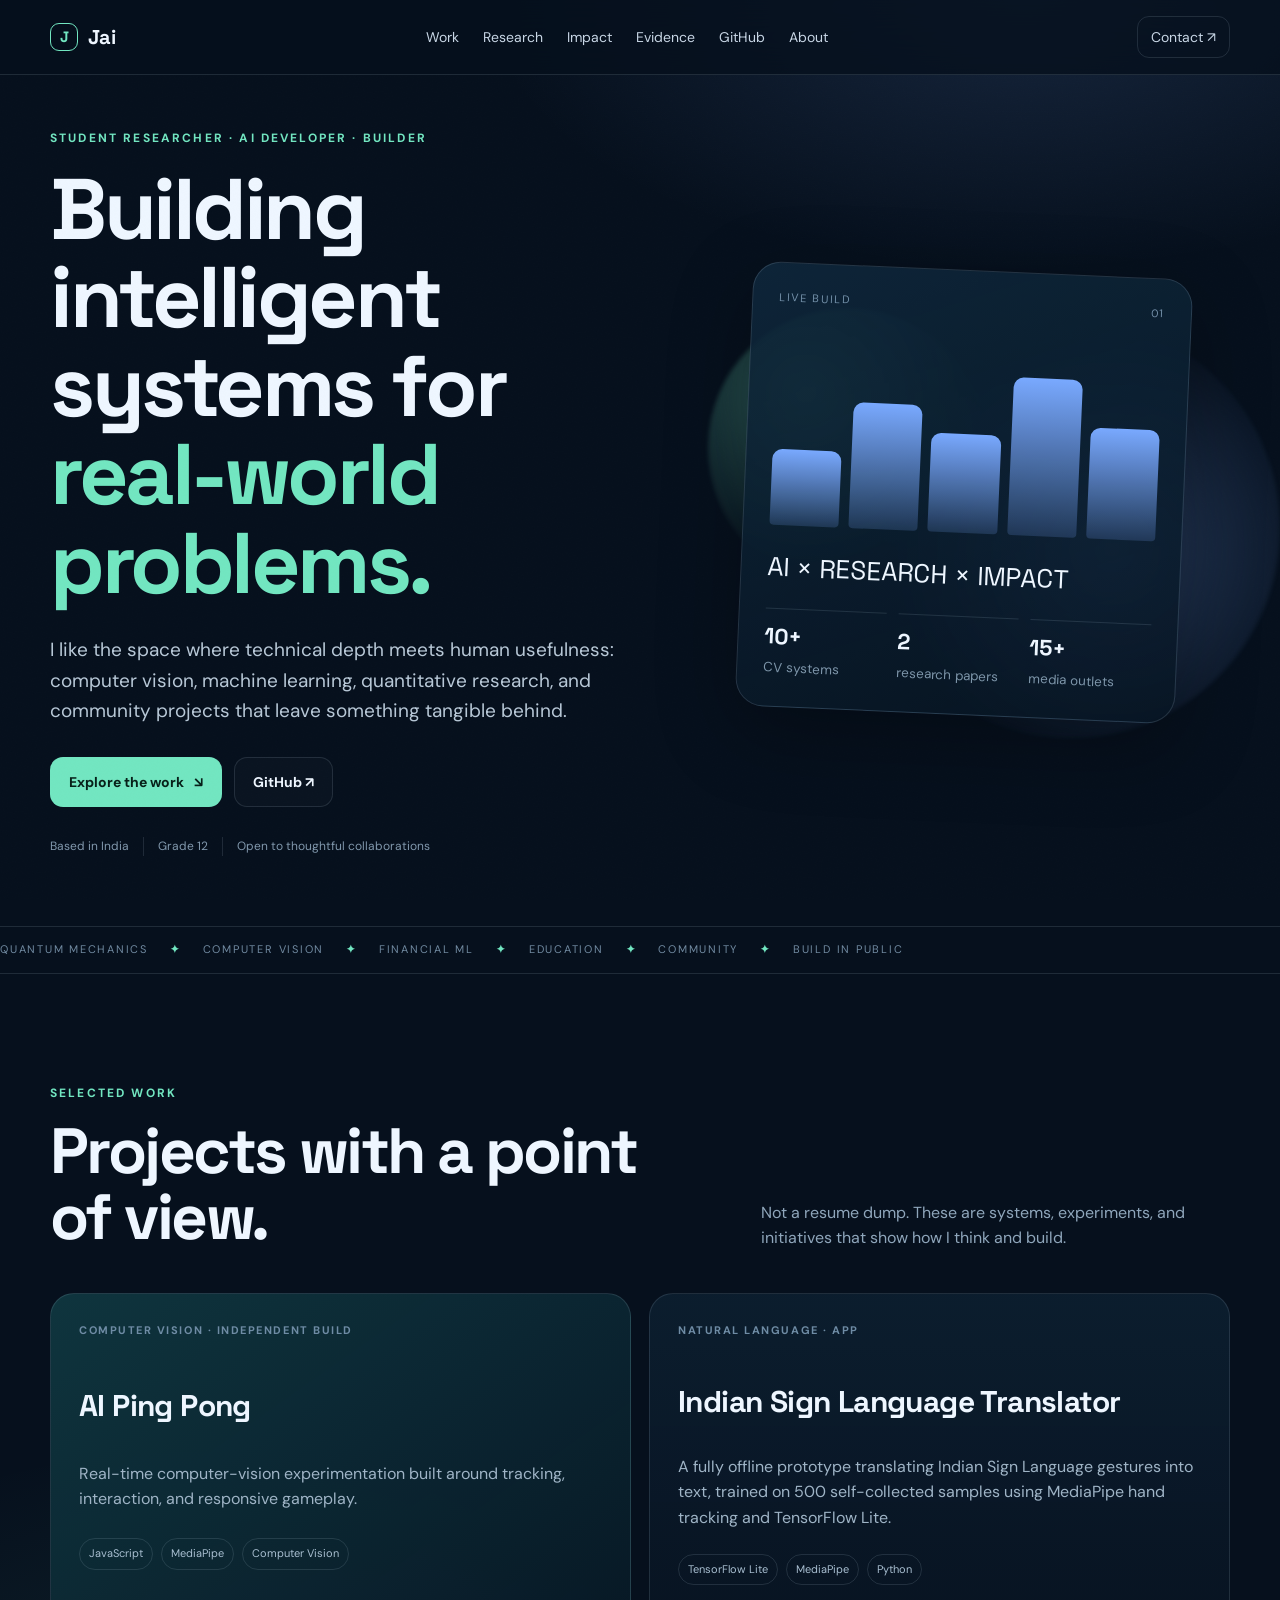
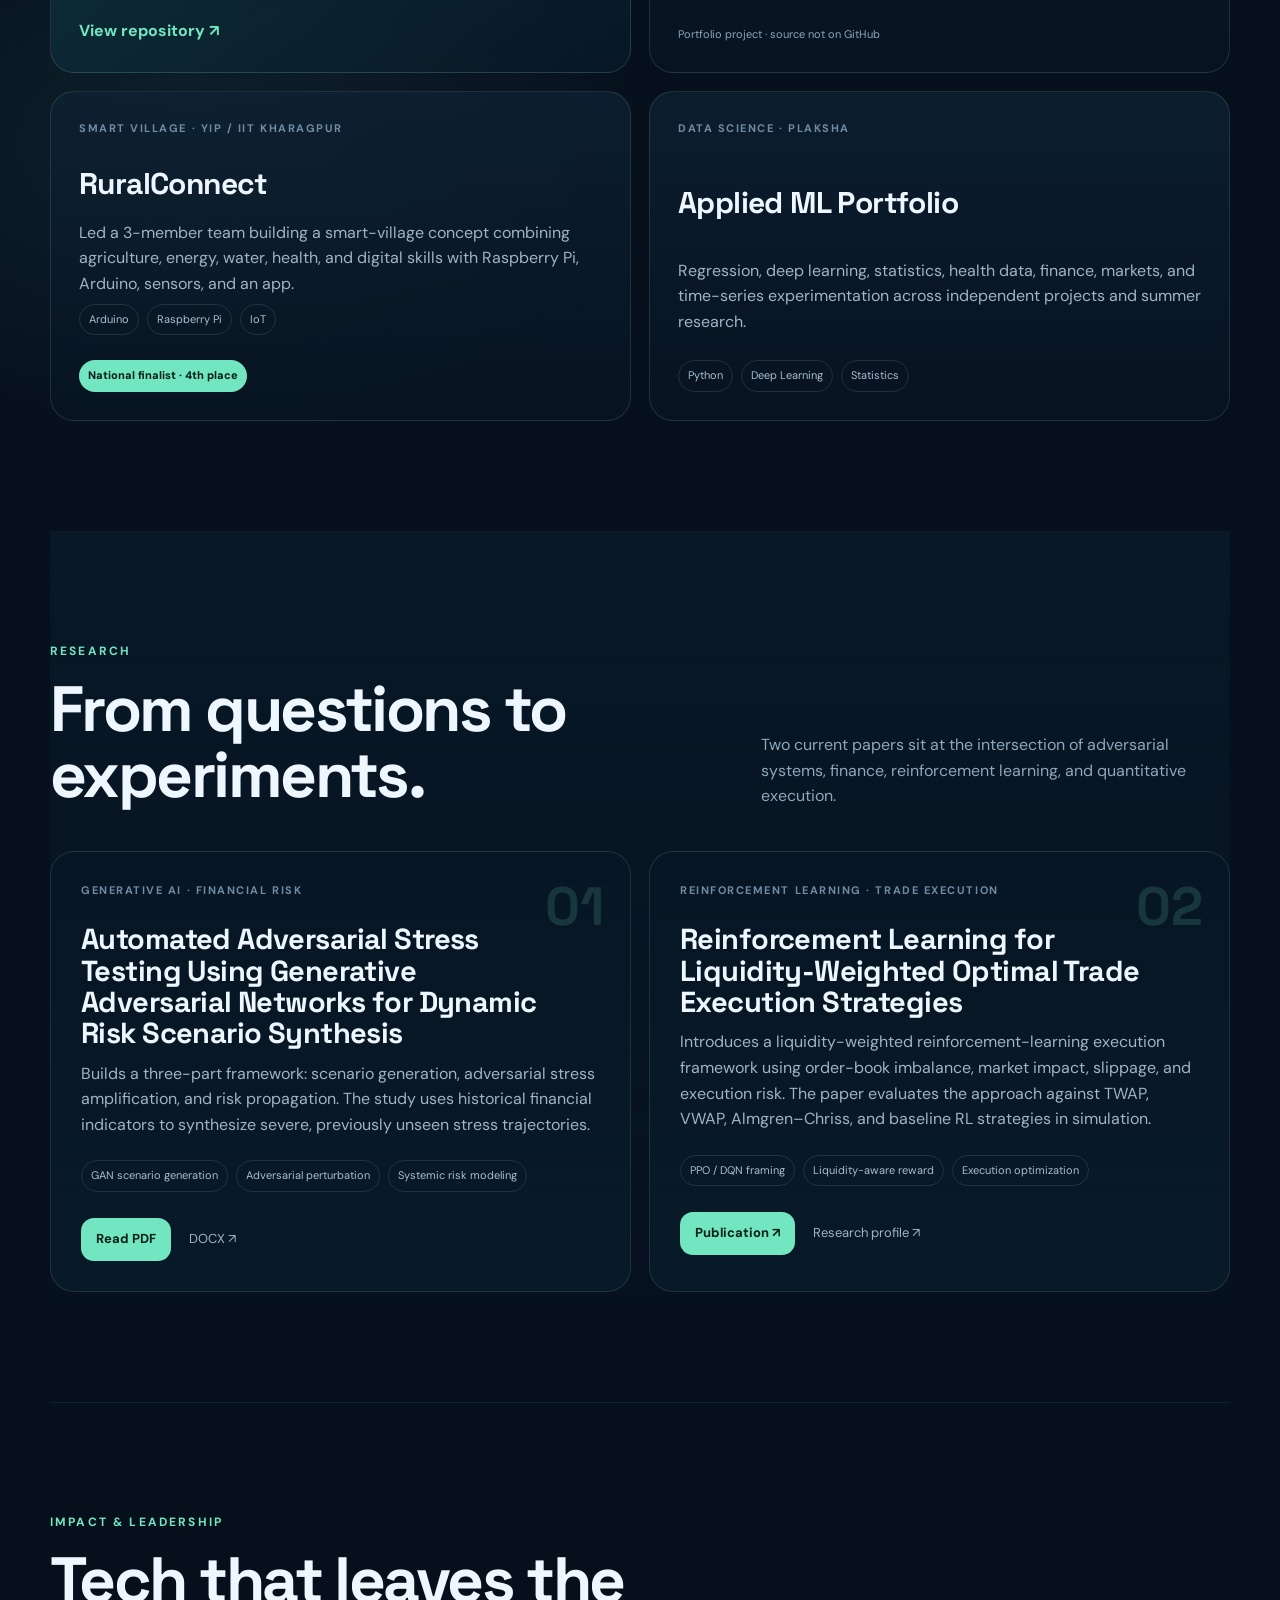
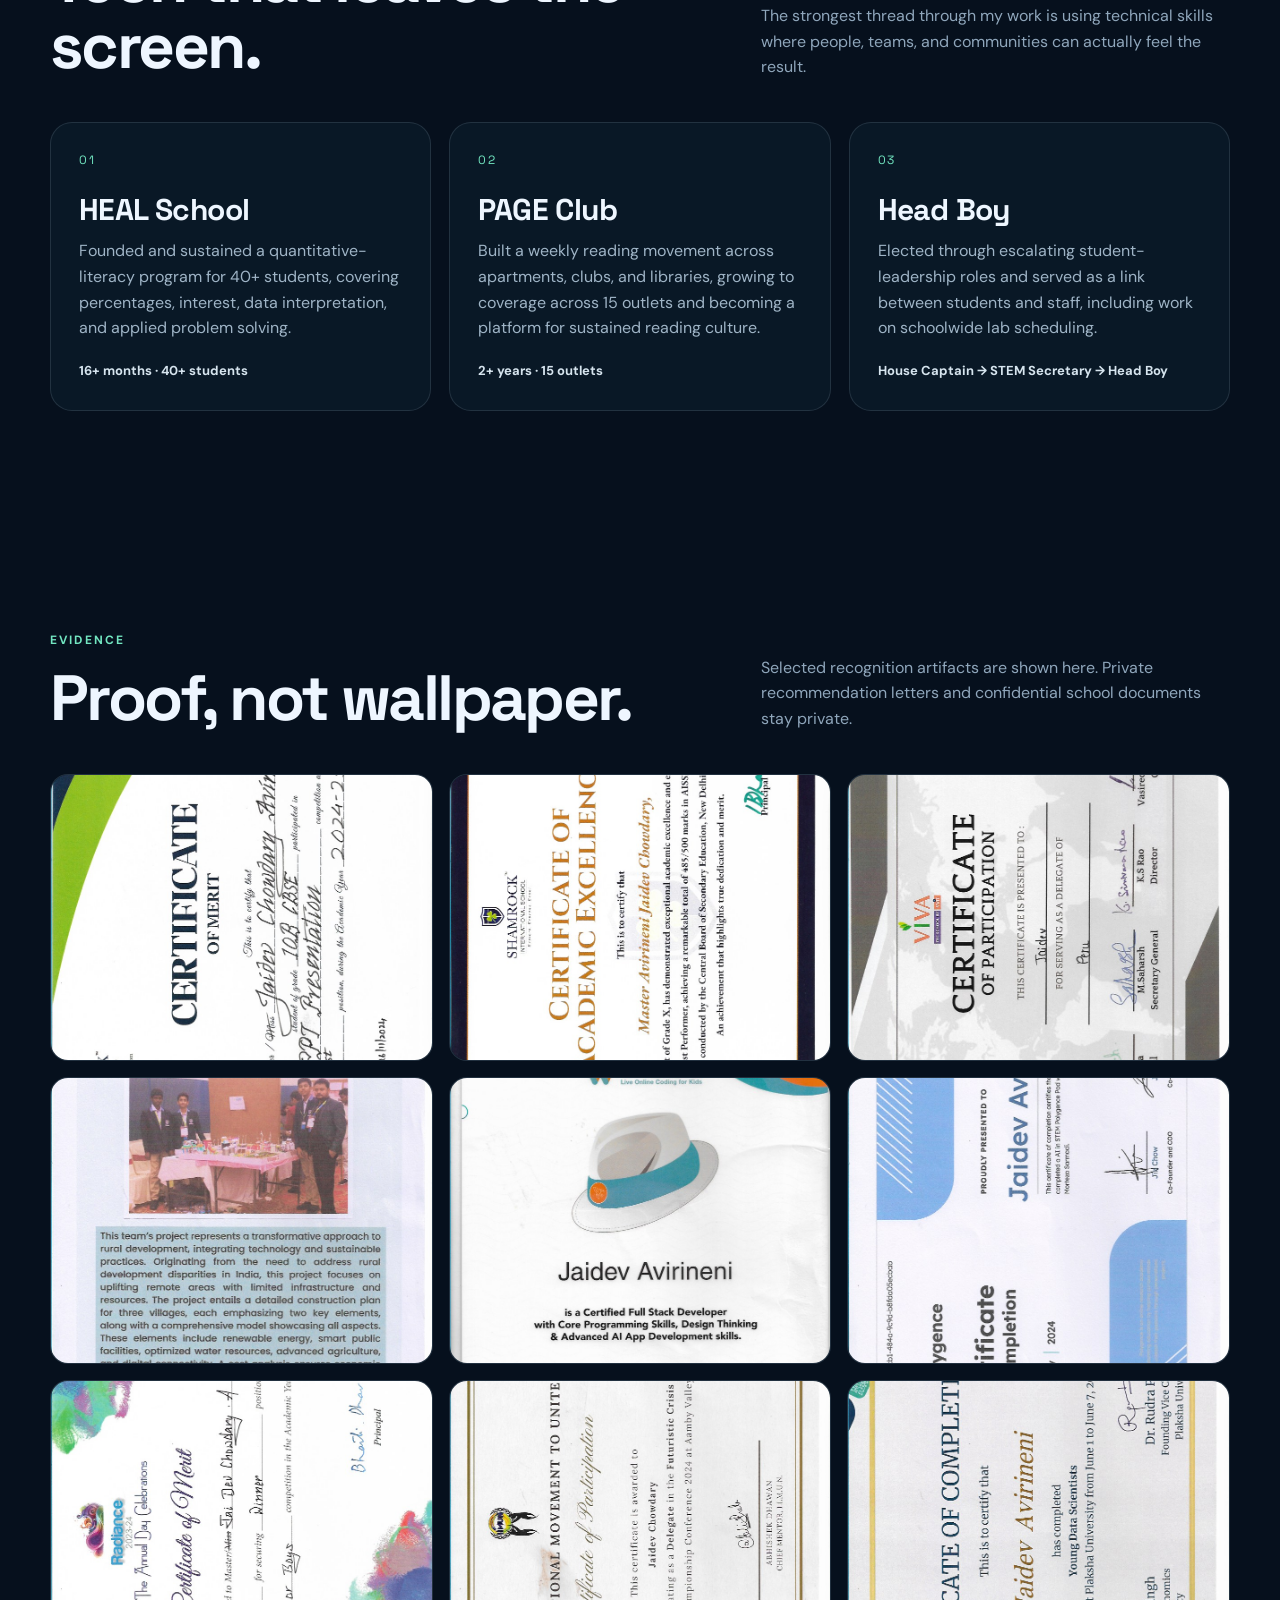
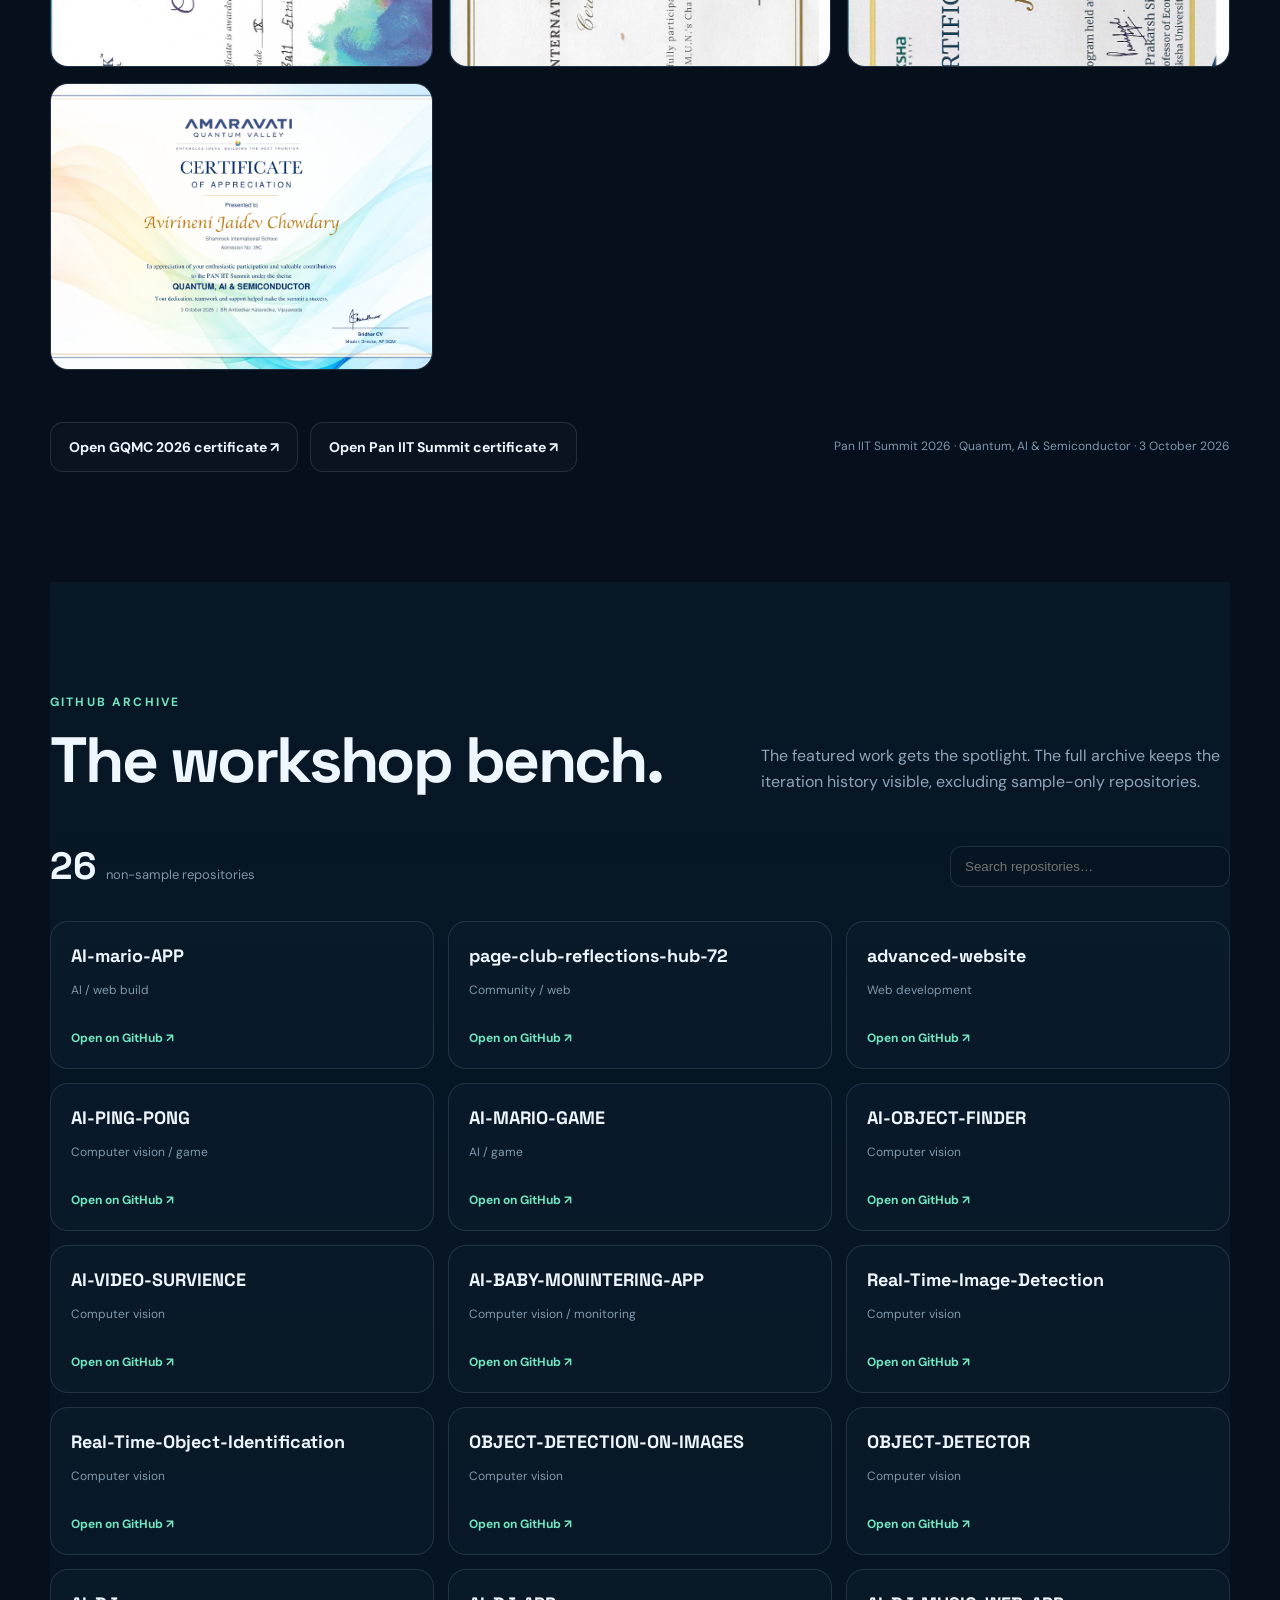
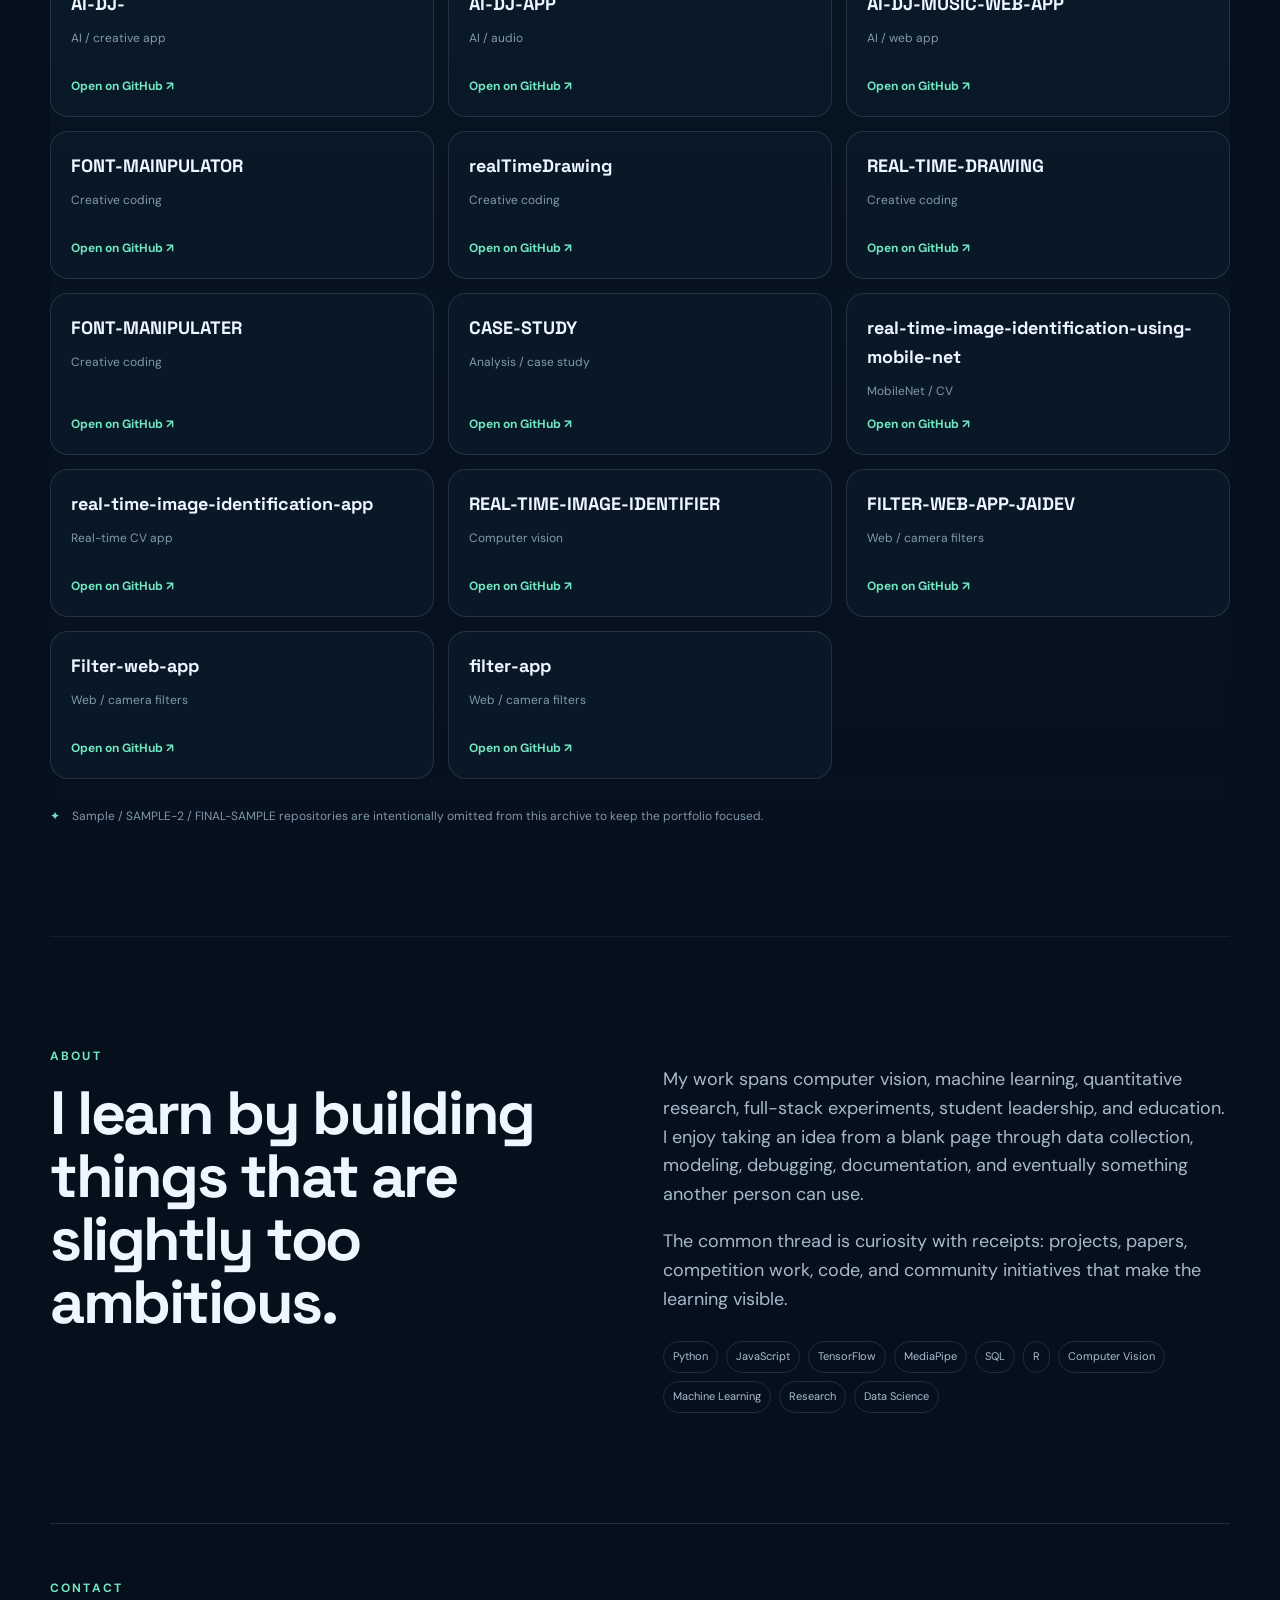
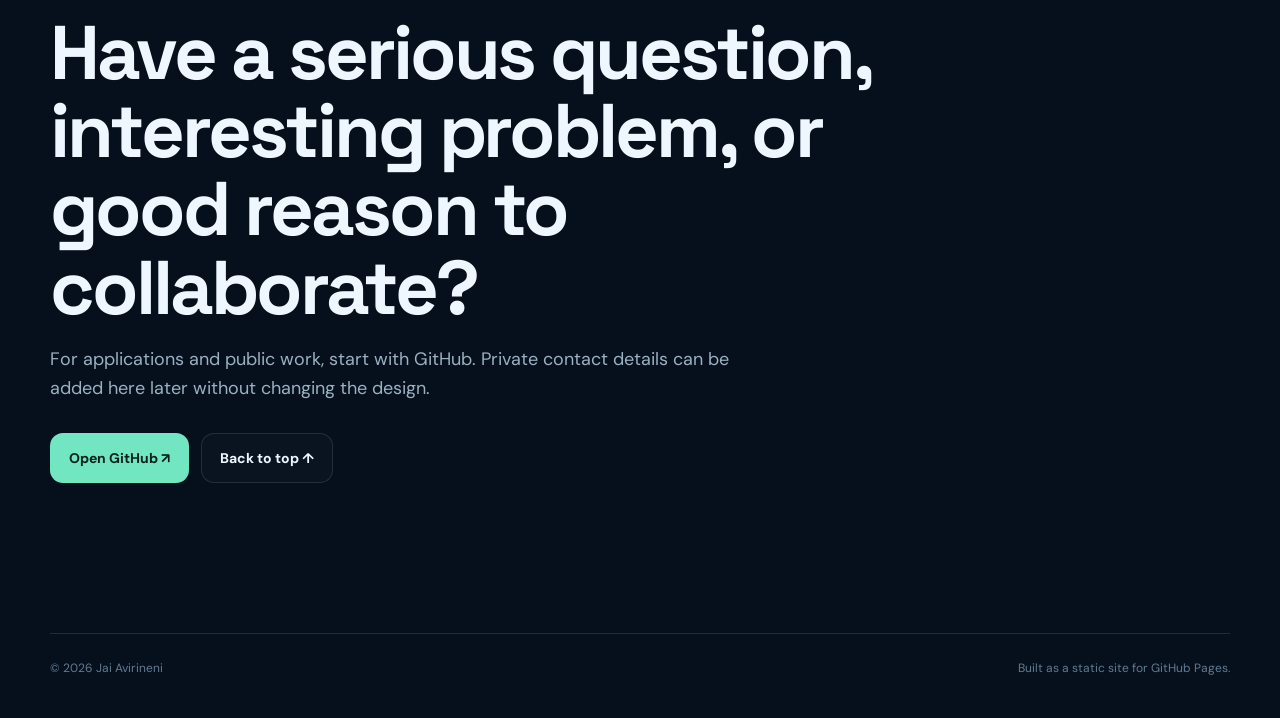
==== jai-portfolio/index.html @ 0df1caac "Add files via upload" ====
<!doctype html>
<html lang="en">
<head>
  <meta charset="utf-8">
  <meta name="viewport" content="width=device-width, initial-scale=1">
  <meta name="description" content="Jai Avirineni's portfolio: student researcher, AI developer, builder, and community leader.">
  <meta name="theme-color" content="#07111f">
  <title>Jai Avirineni | Student Researcher · AI Developer · Builder</title>
  <link rel="preconnect" href="https://fonts.googleapis.com">
  <link rel="preconnect" href="https://fonts.gstatic.com" crossorigin>
  <link href="https://fonts.googleapis.com/css2?family=DM+Sans:wght@400;500;600;700&family=Space+Grotesk:wght@500;600;700&display=swap" rel="stylesheet">
  <link rel="stylesheet" href="styles.css">
</head>
<body>
  <div class="noise"></div>
  <header class="site-header">
    <a class="brand" href="#top" aria-label="Jai home"><span>J</span>Jai</a>
    <button class="menu-toggle" aria-label="Toggle menu" aria-expanded="false">☰</button>
    <nav class="nav" id="site-nav">
      <a href="#work">Work</a>
      <a href="#research">Research</a>
      <a href="#impact">Impact</a>
      <a href="#evidence">Evidence</a>
      <a href="#github">GitHub</a>
      <a href="#about">About</a>
    </nav>
    <a class="header-cta" href="#contact">Contact ↗</a>
  </header>

  <main id="top">
    <section class="hero section-wrap">
      <div class="hero-copy">
        <p class="eyebrow">STUDENT RESEARCHER · AI DEVELOPER · BUILDER</p>
        <h1>Building intelligent systems for <em>real-world problems.</em></h1>
        <p class="lede">I like the space where technical depth meets human usefulness: computer vision, machine learning, quantitative research, and community projects that leave something tangible behind.</p>
        <div class="hero-actions">
          <a class="button primary" href="#work">Explore the work <span>↘</span></a>
          <a class="button ghost" href="https://github.com/Jaidev39" target="_blank" rel="noopener">GitHub ↗</a>
        </div>
        <div class="hero-meta">
          <span>Based in India</span><span>Grade 12</span><span>Open to thoughtful collaborations</span>
        </div>
      </div>
      <div class="hero-art" aria-hidden="true">
        <div class="orb orb-a"></div><div class="orb orb-b"></div>
        <div class="grid-card">
          <div class="grid-top"><span>LIVE BUILD</span><span>01</span></div>
          <div class="signal"><i></i><i></i><i></i><i></i><i></i></div>
          <div class="grid-label">AI × RESEARCH × IMPACT</div>
          <div class="mini-stats"><div><b>10+</b><small>CV systems</small></div><div><b>2</b><small>research papers</small></div><div><b>15+</b><small>media outlets</small></div></div>
        </div>
      </div>
    </section>

    <section class="ticker-wrap" aria-label="Highlights">
      <div class="ticker"><span>QUANTUM MECHANICS</span><b>✦</b><span>COMPUTER VISION</span><b>✦</b><span>FINANCIAL ML</span><b>✦</b><span>EDUCATION</span><b>✦</b><span>COMMUNITY</span><b>✦</b><span>BUILD IN PUBLIC</span></div>
    </section>

    <section id="work" class="section-wrap section">
      <div class="section-heading"><div><p class="eyebrow">SELECTED WORK</p><h2>Projects with a point of view.</h2></div><p class="section-note">Not a resume dump. These are systems, experiments, and initiatives that show how I think and build.</p></div>
      <div class="feature-grid">
        <article class="feature-card featured">
          <div class="card-kicker">COMPUTER VISION · INDEPENDENT BUILD</div>
          <h3>AI Ping Pong</h3>
          <p>Real-time computer-vision experimentation built around tracking, interaction, and responsive gameplay.</p>
          <div class="tag-row"><span>JavaScript</span><span>MediaPipe</span><span>Computer Vision</span></div>
          <a href="https://github.com/Jaidev39/AI-PING-PONG" target="_blank" rel="noopener">View repository ↗</a>
        </article>
        <article class="feature-card">
          <div class="card-kicker">NATURAL LANGUAGE · APP</div>
          <h3>Indian Sign Language Translator</h3>
          <p>A fully offline prototype translating Indian Sign Language gestures into text, trained on 500 self-collected samples using MediaPipe hand tracking and TensorFlow Lite.</p>
          <div class="tag-row"><span>TensorFlow Lite</span><span>MediaPipe</span><span>Python</span></div>
          <span class="private-note">Portfolio project · source not on GitHub</span>
        </article>
        <article class="feature-card">
          <div class="card-kicker">SMART VILLAGE · YIP / IIT KHARAGPUR</div>
          <h3>RuralConnect</h3>
          <p>Led a 3-member team building a smart-village concept combining agriculture, energy, water, health, and digital skills with Raspberry Pi, Arduino, sensors, and an app.</p>
          <div class="tag-row"><span>Arduino</span><span>Raspberry Pi</span><span>IoT</span></div>
          <span class="impact-chip">National finalist · 4th place</span>
        </article>
        <article class="feature-card">
          <div class="card-kicker">DATA SCIENCE · PLAKSHA</div>
          <h3>Applied ML Portfolio</h3>
          <p>Regression, deep learning, statistics, health data, finance, markets, and time-series experimentation across independent projects and summer research.</p>
          <div class="tag-row"><span>Python</span><span>Deep Learning</span><span>Statistics</span></div>
        </article>
      </div>
    </section>

    <section id="research" class="section-wrap section dark-panel">
      <div class="section-heading"><div><p class="eyebrow">RESEARCH</p><h2>From questions to experiments.</h2></div><p class="section-note">Two current papers sit at the intersection of adversarial systems, finance, reinforcement learning, and quantitative execution.</p></div>
      <div class="research-grid">
        <article class="research-card">
          <div class="paper-no">01</div>
          <div class="card-kicker">GENERATIVE AI · FINANCIAL RISK</div>
          <h3>Automated Adversarial Stress Testing Using Generative Adversarial Networks for Dynamic Risk Scenario Synthesis</h3>
          <p>Builds a three-part framework: scenario generation, adversarial stress amplification, and risk propagation. The study uses historical financial indicators to synthesize severe, previously unseen stress trajectories.</p>
          <div class="research-bullets"><span>GAN scenario generation</span><span>Adversarial perturbation</span><span>Systemic risk modeling</span></div>
          <div class="paper-actions"><a class="button small primary" href="research/automated-adversarial-stress-testing.pdf" target="_blank">Read PDF</a><a class="text-link" href="research/automated-adversarial-stress-testing.docx">DOCX ↗</a></div>
        </article>
        <article class="research-card">
          <div class="paper-no">02</div>
          <div class="card-kicker">REINFORCEMENT LEARNING · TRADE EXECUTION</div>
          <h3>Reinforcement Learning for Liquidity-Weighted Optimal Trade Execution Strategies</h3>
          <p>Introduces a liquidity-weighted reinforcement-learning execution framework using order-book imbalance, market impact, slippage, and execution risk. The paper evaluates the approach against TWAP, VWAP, Almgren–Chriss, and baseline RL strategies in simulation.</p>
          <div class="research-bullets"><span>PPO / DQN framing</span><span>Liquidity-aware reward</span><span>Execution optimization</span></div>
          <div class="paper-actions"><a class="button small primary" href="https://propulsiontechjournal.com/index.php/journal/article/view/10595" target="_blank" rel="noopener">Publication ↗</a><a class="text-link" href="https://www.academia.edu/" target="_blank" rel="noopener">Research profile ↗</a></div>
        </article>
      </div>
    </section>

    <section id="impact" class="section-wrap section">
      <div class="section-heading"><div><p class="eyebrow">IMPACT & LEADERSHIP</p><h2>Tech that leaves the screen.</h2></div><p class="section-note">The strongest thread through my work is using technical skills where people, teams, and communities can actually feel the result.</p></div>
      <div class="impact-grid">
        <article class="impact-card"><div class="icon">01</div><h3>HEAL School</h3><p>Founded and sustained a quantitative-literacy program for 40+ students, covering percentages, interest, data interpretation, and applied problem solving.</p><strong>16+ months · 40+ students</strong></article>
        <article class="impact-card"><div class="icon">02</div><h3>PAGE Club</h3><p>Built a weekly reading movement across apartments, clubs, and libraries, growing to coverage across 15 outlets and becoming a platform for sustained reading culture.</p><strong>2+ years · 15 outlets</strong></article>
        <article class="impact-card"><div class="icon">03</div><h3>Head Boy</h3><p>Elected through escalating student-leadership roles and served as a link between students and staff, including work on schoolwide lab scheduling.</p><strong>House Captain → STEM Secretary → Head Boy</strong></article>
      </div>
    </section>

    <section id="evidence" class="section-wrap section evidence-section">
      <div class="section-heading"><div><p class="eyebrow">EVIDENCE</p><h2>Proof, not wallpaper.</h2></div><p class="section-note">Selected recognition artifacts are shown here. Private recommendation letters and confidential school documents stay private.</p></div>
      <div class="gallery" id="gallery">
        <button class="evidence-tile" data-full="assets/evidence/certificate-01.jpg"><img src="assets/evidence/certificate-01.jpg" alt="Selected recognition certificate"></button>
        <button class="evidence-tile" data-full="assets/evidence/certificate-02.jpg"><img src="assets/evidence/certificate-02.jpg" alt="Selected academic certificate"></button>
        <button class="evidence-tile" data-full="assets/evidence/certificate-03.jpg"><img src="assets/evidence/certificate-03.jpg" alt="Selected certificate"></button>
        <button class="evidence-tile" data-full="assets/evidence/certificate-04.jpg"><img src="assets/evidence/certificate-04.jpg" alt="Selected project or recognition certificate"></button>
        <button class="evidence-tile" data-full="assets/evidence/certificate-05.jpg"><img src="assets/evidence/certificate-05.jpg" alt="Selected coding and development certificate"></button>
        <button class="evidence-tile" data-full="assets/evidence/certificate-06.jpg"><img src="assets/evidence/certificate-06.jpg" alt="Selected research or program certificate"></button>
        <button class="evidence-tile" data-full="assets/evidence/certificate-07.jpg"><img src="assets/evidence/certificate-07.jpg" alt="Selected participation certificate"></button>
        <button class="evidence-tile" data-full="assets/evidence/certificate-08.jpg"><img src="assets/evidence/certificate-08.jpg" alt="Selected academic certificate"></button>
        <button class="evidence-tile" data-full="assets/evidence/certificate-09.jpg"><img src="assets/evidence/certificate-09.jpg" alt="Selected competition certificate"></button>
        <button class="evidence-tile" data-full="assets/evidence/pan-iit-summit-2026-certificate.png"><img src="assets/evidence/pan-iit-summit-2026-certificate.png" alt="Certificate of Appreciation for contributions to the Pan IIT Summit 2026 under the theme Quantum, AI & Semiconductor"></button>
      </div>
      <div class="evidence-footer"><div class="hero-actions"><a class="button ghost" href="research/gqmc-2026-certificate.pdf" target="_blank">Open GQMC 2026 certificate ↗</a><a class="button ghost" href="assets/evidence/pan-iit-summit-2026-certificate.pdf" target="_blank">Open Pan IIT Summit certificate ↗</a></div><span>Pan IIT Summit 2026 · Quantum, AI & Semiconductor · 3 October 2026</span></div>
    </section>

    <section id="github" class="section-wrap section dark-panel">
      <div class="section-heading"><div><p class="eyebrow">GITHUB ARCHIVE</p><h2>The workshop bench.</h2></div><p class="section-note">The featured work gets the spotlight. The full archive keeps the iteration history visible, excluding sample-only repositories.</p></div>
      <div class="github-toolbar"><div class="repo-count"><strong>26</strong><span>non-sample repositories</span></div><input id="repo-search" type="search" placeholder="Search repositories…" aria-label="Search repositories"></div>
      <div id="repo-grid" class="repo-grid"></div>
      <div class="archive-note"><span>✦</span><p>Sample / SAMPLE-2 / FINAL-SAMPLE repositories are intentionally omitted from this archive to keep the portfolio focused.</p></div>
    </section>

    <section id="about" class="section-wrap section about-grid">
      <div>
        <p class="eyebrow">ABOUT</p>
        <h2>I learn by building things that are slightly too ambitious.</h2>
      </div>
      <div class="about-copy">
        <p>My work spans computer vision, machine learning, quantitative research, full-stack experiments, student leadership, and education. I enjoy taking an idea from a blank page through data collection, modeling, debugging, documentation, and eventually something another person can use.</p>
        <p>The common thread is curiosity with receipts: projects, papers, competition work, code, and community initiatives that make the learning visible.</p>
        <div class="skill-cloud"><span>Python</span><span>JavaScript</span><span>TensorFlow</span><span>MediaPipe</span><span>SQL</span><span>R</span><span>Computer Vision</span><span>Machine Learning</span><span>Research</span><span>Data Science</span></div>
      </div>
    </section>

    <section id="contact" class="section-wrap section contact-panel">
      <p class="eyebrow">CONTACT</p>
      <h2>Have a serious question, interesting problem, or good reason to collaborate?</h2>
      <p>For applications and public work, start with GitHub. Private contact details can be added here later without changing the design.</p>
      <div class="hero-actions"><a class="button primary" href="https://github.com/Jaidev39" target="_blank" rel="noopener">Open GitHub ↗</a><a class="button ghost" href="#top">Back to top ↑</a></div>
    </section>
  </main>

  <footer class="footer section-wrap"><span>© 2026 Jai Avirineni</span><span>Built as a static site for GitHub Pages.</span></footer>
  <div class="modal" id="image-modal" role="dialog" aria-modal="true" aria-label="Evidence preview"><button class="modal-close" aria-label="Close preview">×</button><img id="modal-image" src="" alt="Evidence preview"></div>
  <script src="script.js"></script>
</body>
</html>
---- jai-portfolio/styles.css ----
:root{--bg:#06101d;--bg2:#081827;--panel:#0b1d2e;--text:#eef6ff;--muted:#9db2c8;--line:rgba(215,234,255,.12);--accent:#72e6c1;--accent2:#79a9ff;--warm:#ffbf69;--shadow:0 24px 80px rgba(0,0,0,.28);--radius:24px}
*{box-sizing:border-box}html{scroll-behavior:smooth}body{margin:0;background:radial-gradient(900px 450px at 80% 0%,rgba(121,169,255,.14),transparent 60%),radial-gradient(800px 500px at 15% 20%,rgba(114,230,193,.08),transparent 60%),var(--bg);color:var(--text);font-family:'DM Sans',sans-serif;line-height:1.6;overflow-x:hidden}.noise{position:fixed;inset:0;pointer-events:none;opacity:.035;background-image:url("data:image/svg+xml,%3Csvg xmlns='http://www.w3.org/2000/svg' width='180' height='180' viewBox='0 0 180 180'%3E%3Cfilter id='n'%3E%3CfeTurbulence type='fractalNoise' baseFrequency='.8' numOctaves='3' stitchTiles='stitch'/%3E%3C/filter%3E%3Crect width='100%25' height='100%25' filter='url(%23n)' opacity='.35'/%3E%3C/svg%3E")}.section-wrap{width:min(1180px,calc(100% - 48px));margin:auto}.site-header{position:sticky;top:0;z-index:30;display:flex;align-items:center;justify-content:space-between;gap:24px;padding:16px max(24px,calc((100vw - 1180px)/2));background:rgba(6,16,29,.78);backdrop-filter:blur(18px);border-bottom:1px solid var(--line)}.brand{display:flex;align-items:center;gap:10px;color:var(--text);text-decoration:none;font-family:'Space Grotesk';font-weight:700;font-size:20px}.brand span{display:grid;place-items:center;width:28px;height:28px;border:1px solid var(--accent);color:var(--accent);border-radius:9px;font-size:15px}.nav{display:flex;gap:24px}.nav a,.header-cta{color:#c8d6e5;text-decoration:none;font-size:14px}.nav a:hover,.text-link:hover{color:var(--accent)}.header-cta{padding:9px 13px;border:1px solid var(--line);border-radius:12px}.menu-toggle{display:none;background:none;color:var(--text);border:0;font-size:22px}.hero{min-height:710px;display:grid;grid-template-columns:1.05fr .95fr;align-items:center;gap:60px;padding-top:54px;padding-bottom:70px}.eyebrow{margin:0 0 16px;color:var(--accent);font-size:12px;letter-spacing:.18em;font-weight:700}.hero h1,.section-heading h2,.about-grid h2,.contact-panel h2{font-family:'Space Grotesk';letter-spacing:-.04em;line-height:1.03}.hero h1{font-size:clamp(54px,7vw,86px);margin:0;max-width:850px}.hero h1 em{color:var(--accent);font-style:normal}.lede{font-size:19px;color:#b8c8d7;max-width:700px;margin:28px 0 0}.hero-actions{display:flex;flex-wrap:wrap;gap:12px;margin:30px 0}.button{display:inline-flex;align-items:center;gap:10px;padding:13px 18px;border-radius:13px;text-decoration:none;font-weight:700;font-size:14px;border:1px solid var(--line);transition:.2s ease}.button:hover{transform:translateY(-2px)}.button.primary{background:var(--accent);color:#072019;border-color:transparent}.button.ghost{color:var(--text);background:rgba(255,255,255,.02)}.button.small{padding:10px 14px;font-size:13px}.hero-meta{display:flex;flex-wrap:wrap;gap:14px;color:#8198ad;font-size:12px}.hero-meta span{padding-right:14px;border-right:1px solid var(--line)}.hero-meta span:last-child{border-right:0}.hero-art{position:relative;min-height:470px;display:grid;place-items:center}.orb{position:absolute;border-radius:50%;filter:blur(2px)}.orb-a{width:280px;height:280px;background:radial-gradient(circle at 35% 30%,rgba(114,230,193,.35),transparent 68%);top:50px;left:10px}.orb-b{width:420px;height:420px;background:radial-gradient(circle at 60% 55%,rgba(121,169,255,.28),transparent 68%);right:-50px;bottom:-10px}.grid-card{position:relative;width:min(440px,90%);border:1px solid rgba(211,232,255,.14);background:linear-gradient(160deg,rgba(15,39,59,.9),rgba(7,21,35,.78));box-shadow:var(--shadow);border-radius:28px;padding:26px;transform:rotate(2.5deg)}.grid-top{display:flex;justify-content:space-between;color:#7390a9;font-size:11px;letter-spacing:.15em}.signal{height:190px;margin:28px 0 22px;display:flex;align-items:flex-end;gap:10px}.signal i{display:block;flex:1;border-radius:10px 10px 4px 4px;background:linear-gradient(180deg,var(--accent2),rgba(121,169,255,.18));animation:pulse 2.8s ease-in-out infinite}.signal i:nth-child(1){height:40%}.signal i:nth-child(2){height:66%;animation-delay:.2s}.signal i:nth-child(3){height:52%;animation-delay:.4s}.signal i:nth-child(4){height:83%;animation-delay:.6s}.signal i:nth-child(5){height:58%;animation-delay:.8s}.grid-label{font-family:'Space Grotesk';font-size:26px}.mini-stats{display:grid;grid-template-columns:repeat(3,1fr);gap:12px;margin-top:20px}.mini-stats div{border-top:1px solid var(--line);padding-top:10px}.mini-stats b{display:block;font-family:'Space Grotesk';font-size:22px}.mini-stats small{color:#7e96aa}.ticker-wrap{border-top:1px solid var(--line);border-bottom:1px solid var(--line);overflow:hidden}.ticker{display:flex;gap:22px;align-items:center;white-space:nowrap;padding:14px 0;font-size:11px;letter-spacing:.16em;color:#718aa1}.ticker b{color:var(--accent)}.section{padding-top:110px;padding-bottom:110px}.section-heading{display:grid;grid-template-columns:1fr .72fr;gap:60px;align-items:end;margin-bottom:42px}.section-heading h2{font-size:clamp(38px,5vw,64px);margin:0}.section-note{color:#8fa6bb;max-width:500px;margin:0}.feature-grid{display:grid;grid-template-columns:repeat(2,1fr);gap:18px}.feature-card{min-height:330px;padding:28px;border:1px solid var(--line);border-radius:var(--radius);background:linear-gradient(180deg,rgba(14,34,52,.74),rgba(8,20,34,.78));display:flex;flex-direction:column;justify-content:space-between}.feature-card.featured{background:linear-gradient(145deg,rgba(16,56,65,.92),rgba(8,24,38,.86));min-height:380px}.card-kicker{font-size:11px;letter-spacing:.14em;color:#6f8ca5;font-weight:700}.feature-card h3,.research-card h3,.impact-card h3{font-family:'Space Grotesk';font-size:30px;line-height:1.08;margin:24px 0 12px;letter-spacing:-.02em}.feature-card p,.research-card p,.impact-card p{color:#9fb4c6;margin:0}.tag-row,.research-bullets,.skill-cloud{display:flex;flex-wrap:wrap;gap:8px}.tag-row span,.research-bullets span,.skill-cloud span{font-size:11px;color:#a9bfd1;border:1px solid var(--line);padding:6px 9px;border-radius:999px}.feature-card a{color:var(--accent);text-decoration:none;font-weight:700;margin-top:22px}.private-note,.impact-chip{font-size:11px;color:#8fa6bb;margin-top:18px}.impact-chip{color:#062018;background:var(--accent);padding:7px 9px;border-radius:999px;width:max-content;font-weight:800}.dark-panel{background:linear-gradient(180deg,rgba(10,31,47,.52),rgba(6,16,29,.16));border-top:1px solid rgba(255,255,255,.03);border-bottom:1px solid rgba(255,255,255,.03)}.research-grid{display:grid;grid-template-columns:repeat(2,1fr);gap:18px}.research-card{border:1px solid var(--line);border-radius:var(--radius);padding:30px;position:relative;background:linear-gradient(180deg,rgba(7,22,36,.92),rgba(9,29,44,.72))}.paper-no{font-family:'Space Grotesk';font-size:54px;color:rgba(114,230,193,.16);position:absolute;right:26px;top:12px;font-weight:700}.research-card h3{font-size:29px;max-width:90%}.research-bullets{margin:23px 0}.paper-actions{display:flex;align-items:center;gap:18px;margin-top:26px}.text-link{color:#9fb4c6;text-decoration:none;font-size:13px}.impact-grid{display:grid;grid-template-columns:repeat(3,1fr);gap:18px}.impact-card{border:1px solid var(--line);border-radius:22px;padding:28px;background:rgba(12,29,45,.62)}.impact-card .icon{font-family:'Space Grotesk';font-size:12px;color:var(--accent);letter-spacing:.15em}.impact-card strong{display:block;margin-top:20px;color:#d6e4ee;font-size:13px}.evidence-section{padding-bottom:80px}.gallery{display:grid;grid-template-columns:repeat(3,1fr);gap:16px}.evidence-tile{padding:0;border:1px solid var(--line);border-radius:18px;overflow:hidden;background:#091725;cursor:pointer;aspect-ratio:4/3}.evidence-tile img{width:100%;height:100%;object-fit:cover;display:block;transition:transform .3s ease}.evidence-tile:hover img{transform:scale(1.035)}.evidence-footer{display:flex;justify-content:space-between;align-items:center;gap:18px;margin-top:22px;color:#8096aa;font-size:12px}.github-toolbar{display:flex;justify-content:space-between;align-items:center;gap:16px;margin-bottom:24px}.repo-count{display:flex;align-items:baseline;gap:10px}.repo-count strong{font-family:'Space Grotesk';font-size:38px}.repo-count span{color:#8096aa;font-size:13px}.github-toolbar input{background:#071421;border:1px solid var(--line);border-radius:12px;color:var(--text);padding:12px 14px;min-width:280px;outline:none}.repo-grid{display:grid;grid-template-columns:repeat(3,1fr);gap:14px}.repo-card{border:1px solid var(--line);border-radius:18px;background:rgba(12,29,45,.64);padding:20px;min-height:148px;display:flex;flex-direction:column;justify-content:space-between}.repo-card h3{font-family:'Space Grotesk';font-size:18px;margin:0 0 10px}.repo-card p{font-size:12px;color:#8399ad;margin:0}.repo-card a{color:var(--accent);font-size:12px;font-weight:700;text-decoration:none;margin-top:14px}.archive-note{display:flex;gap:12px;align-items:flex-start;margin-top:28px;color:#8096aa;font-size:12px}.archive-note span{color:var(--accent)}.archive-note p{margin:0}.about-grid{display:grid;grid-template-columns:.95fr 1.05fr;gap:100px;align-items:start}.about-grid h2{font-size:clamp(40px,5vw,61px);margin:0}.about-copy{font-size:18px;color:#a6bacb}.skill-cloud{margin-top:28px}.contact-panel{padding:55px 0 120px}.contact-panel{border-top:1px solid var(--line)}.contact-panel h2{font-size:clamp(42px,6vw,76px);max-width:900px;margin:0}.contact-panel p:not(.eyebrow){max-width:700px;color:#9bb0c1;font-size:18px}.footer{display:flex;justify-content:space-between;gap:20px;padding-top:25px;padding-bottom:40px;color:#627a91;font-size:12px;border-top:1px solid var(--line)}.modal{position:fixed;inset:0;background:rgba(1,7,13,.9);backdrop-filter:blur(8px);display:none;align-items:center;justify-content:center;padding:30px;z-index:80}.modal.open{display:flex}.modal img{max-width:min(1000px,94vw);max-height:88vh;border-radius:18px;box-shadow:0 30px 100px rgba(0,0,0,.5)}.modal-close{position:absolute;right:24px;top:16px;width:44px;height:44px;border:1px solid var(--line);border-radius:50%;background:#0b1724;color:var(--text);font-size:26px;cursor:pointer}@keyframes pulse{0%,100%{transform:scaleY(.92);opacity:.76}50%{transform:scaleY(1.05);opacity:1}}@media(max-width:900px){.nav{gap:14px}.hero{grid-template-columns:1fr}.hero-art{min-height:390px}.section-heading{grid-template-columns:1fr}.feature-grid,.research-grid,.impact-grid{grid-template-columns:1fr}.repo-grid{grid-template-columns:repeat(2,1fr)}.about-grid{grid-template-columns:1fr;gap:40px}}@media(max-width:700px){.section-wrap{width:min(100% - 30px,1180px)}.site-header{padding:13px 15px}.menu-toggle{display:block}.nav{position:absolute;top:60px;left:12px;right:12px;display:none;flex-direction:column;padding:14px;border:1px solid var(--line);background:rgba(6,16,29,.96);border-radius:16px}.nav.open{display:flex}.header-cta{display:none}.hero{padding-top:44px;min-height:auto}.hero h1{font-size:51px}.hero-art{min-height:320px}.grid-card{padding:20px}.signal{height:140px}.section{padding-top:82px;padding-bottom:82px}.repo-grid,.gallery{grid-template-columns:1fr}.github-toolbar,.evidence-footer,.footer{align-items:flex-start;flex-direction:column}.github-toolbar input{min-width:0;width:100%}.mini-stats b{font-size:19px}}
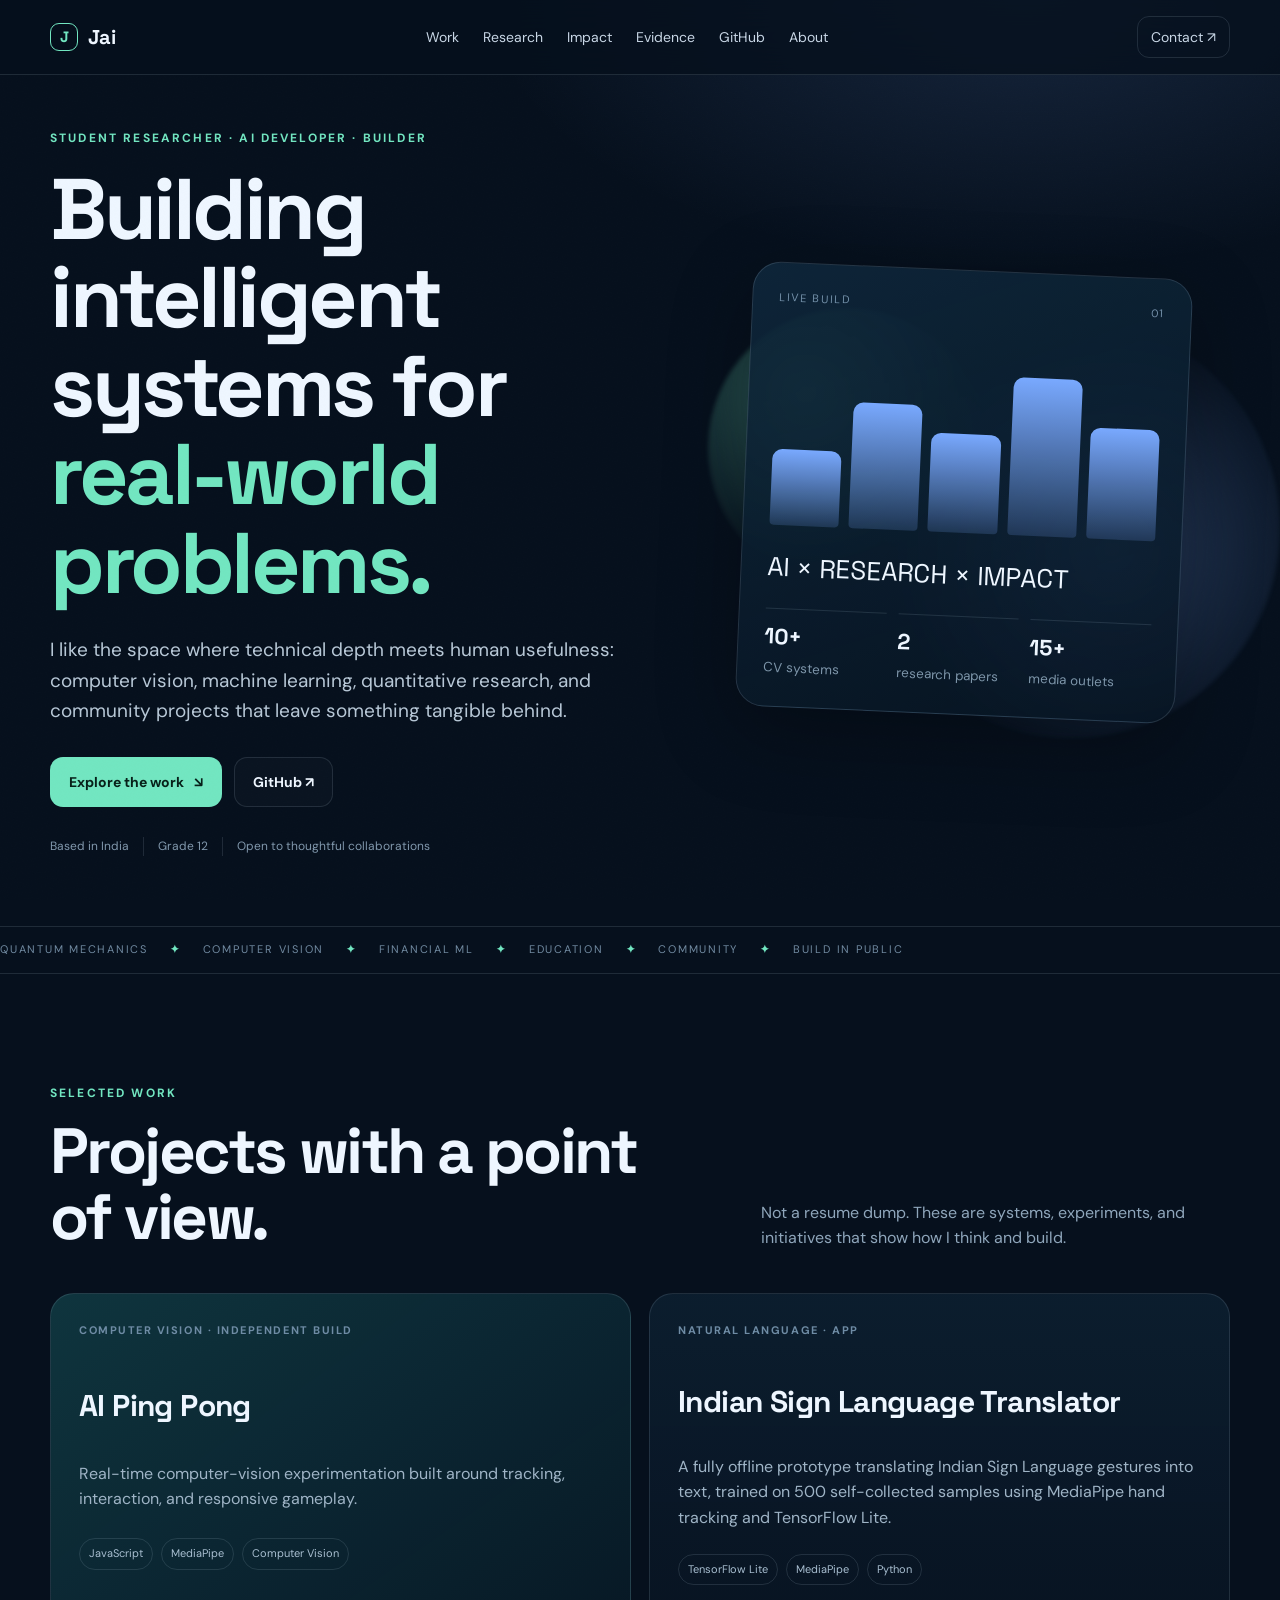
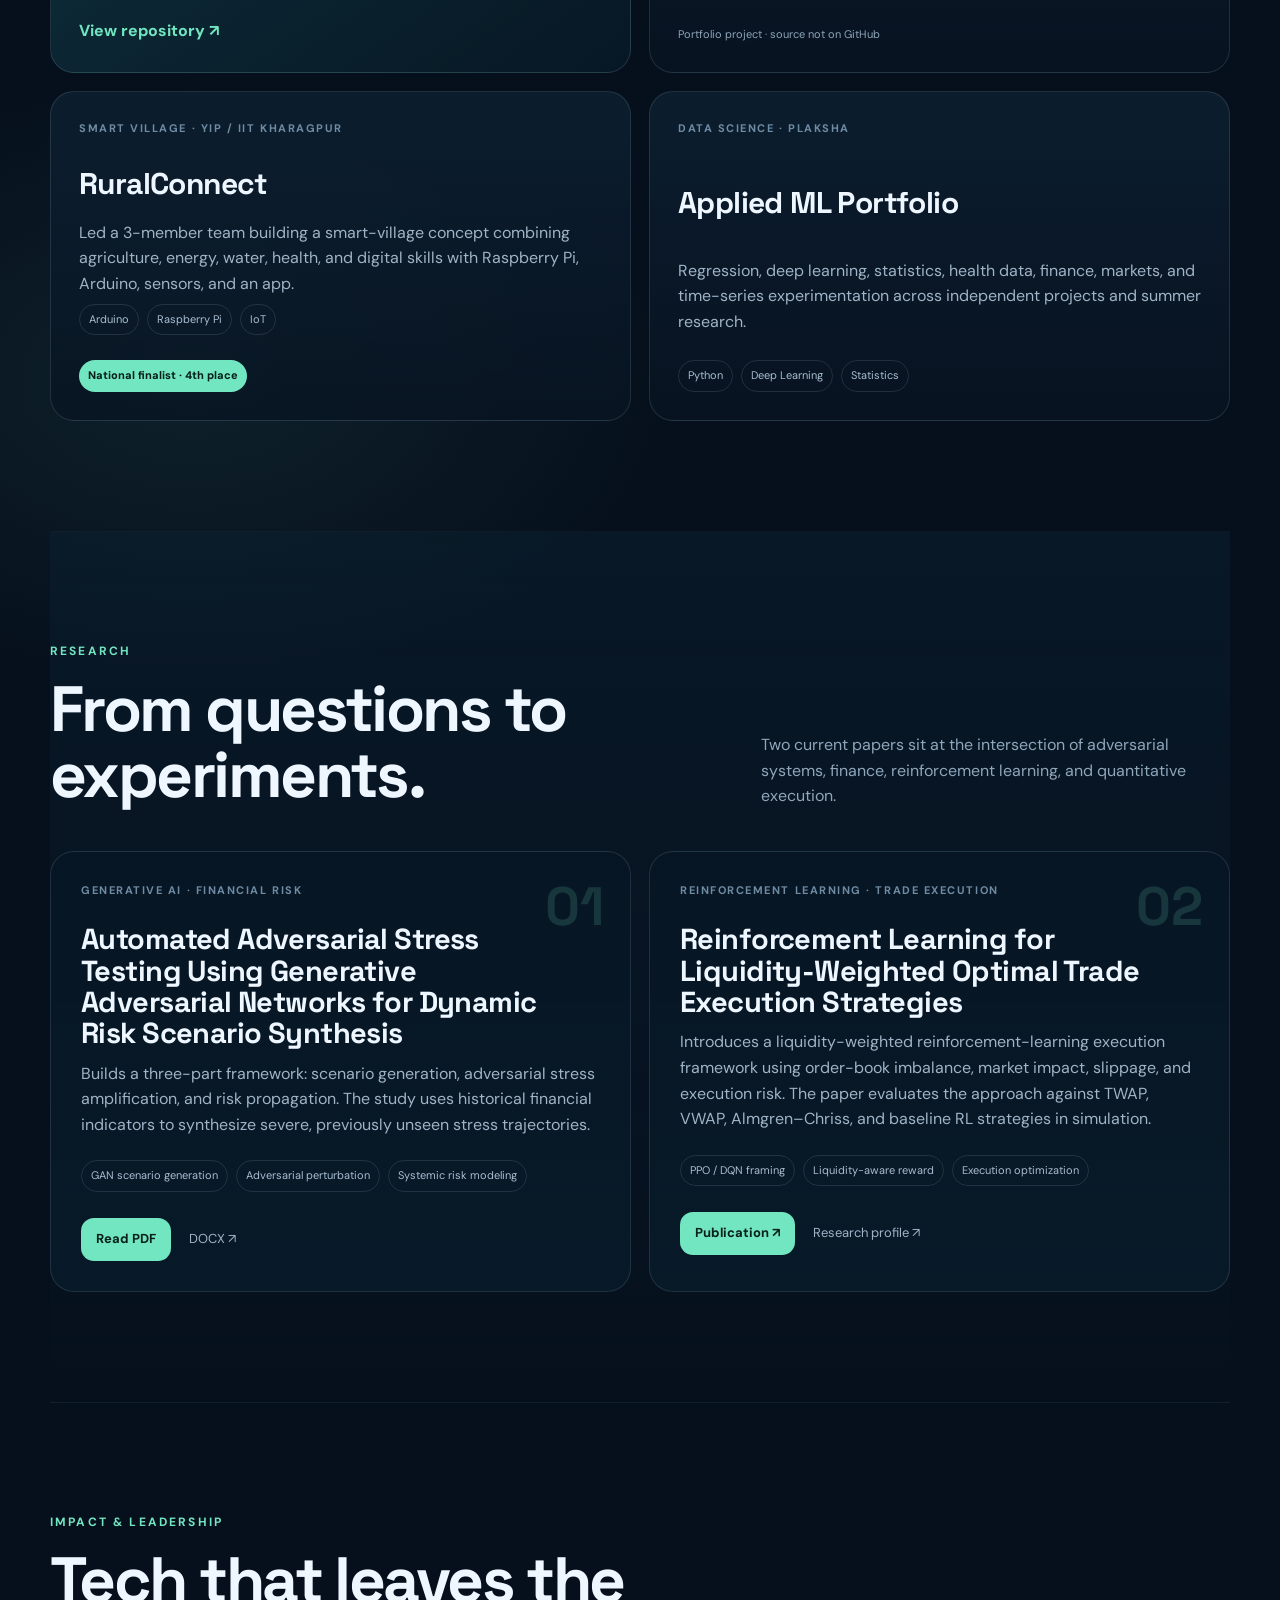
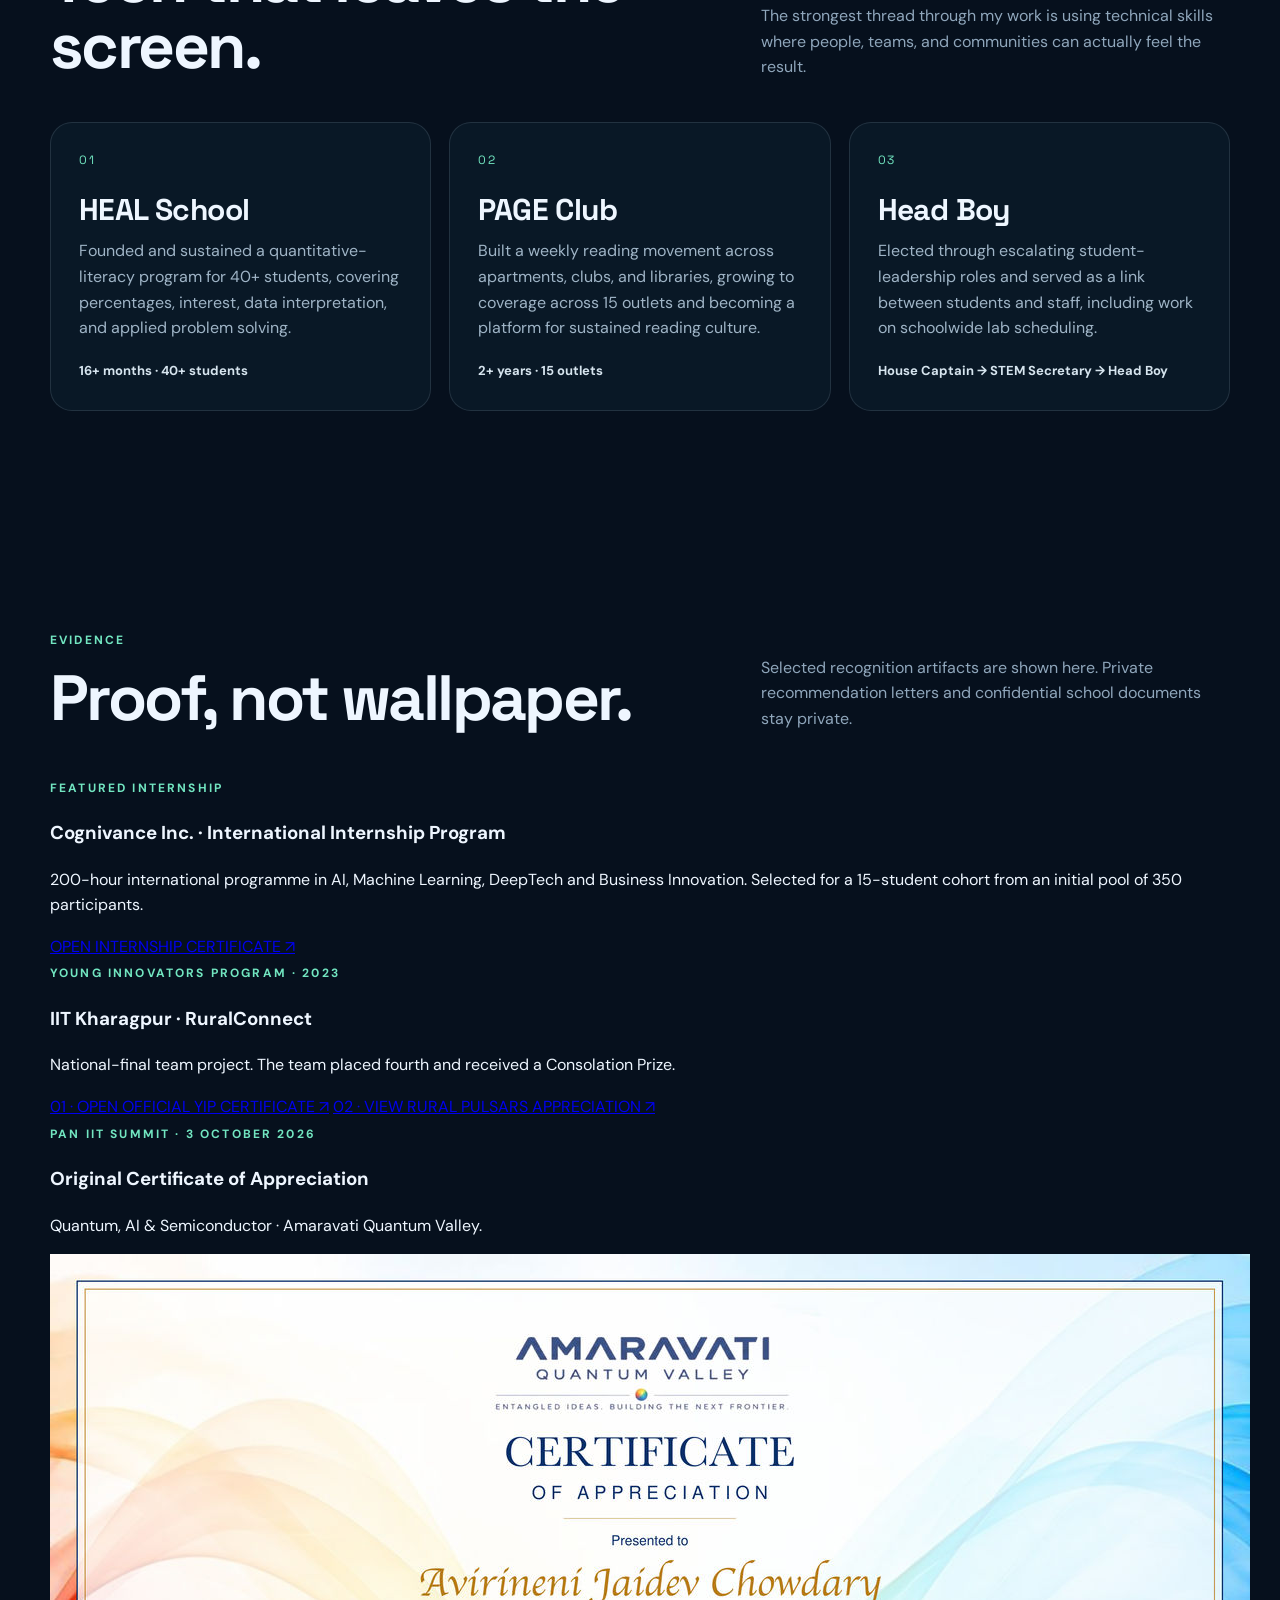
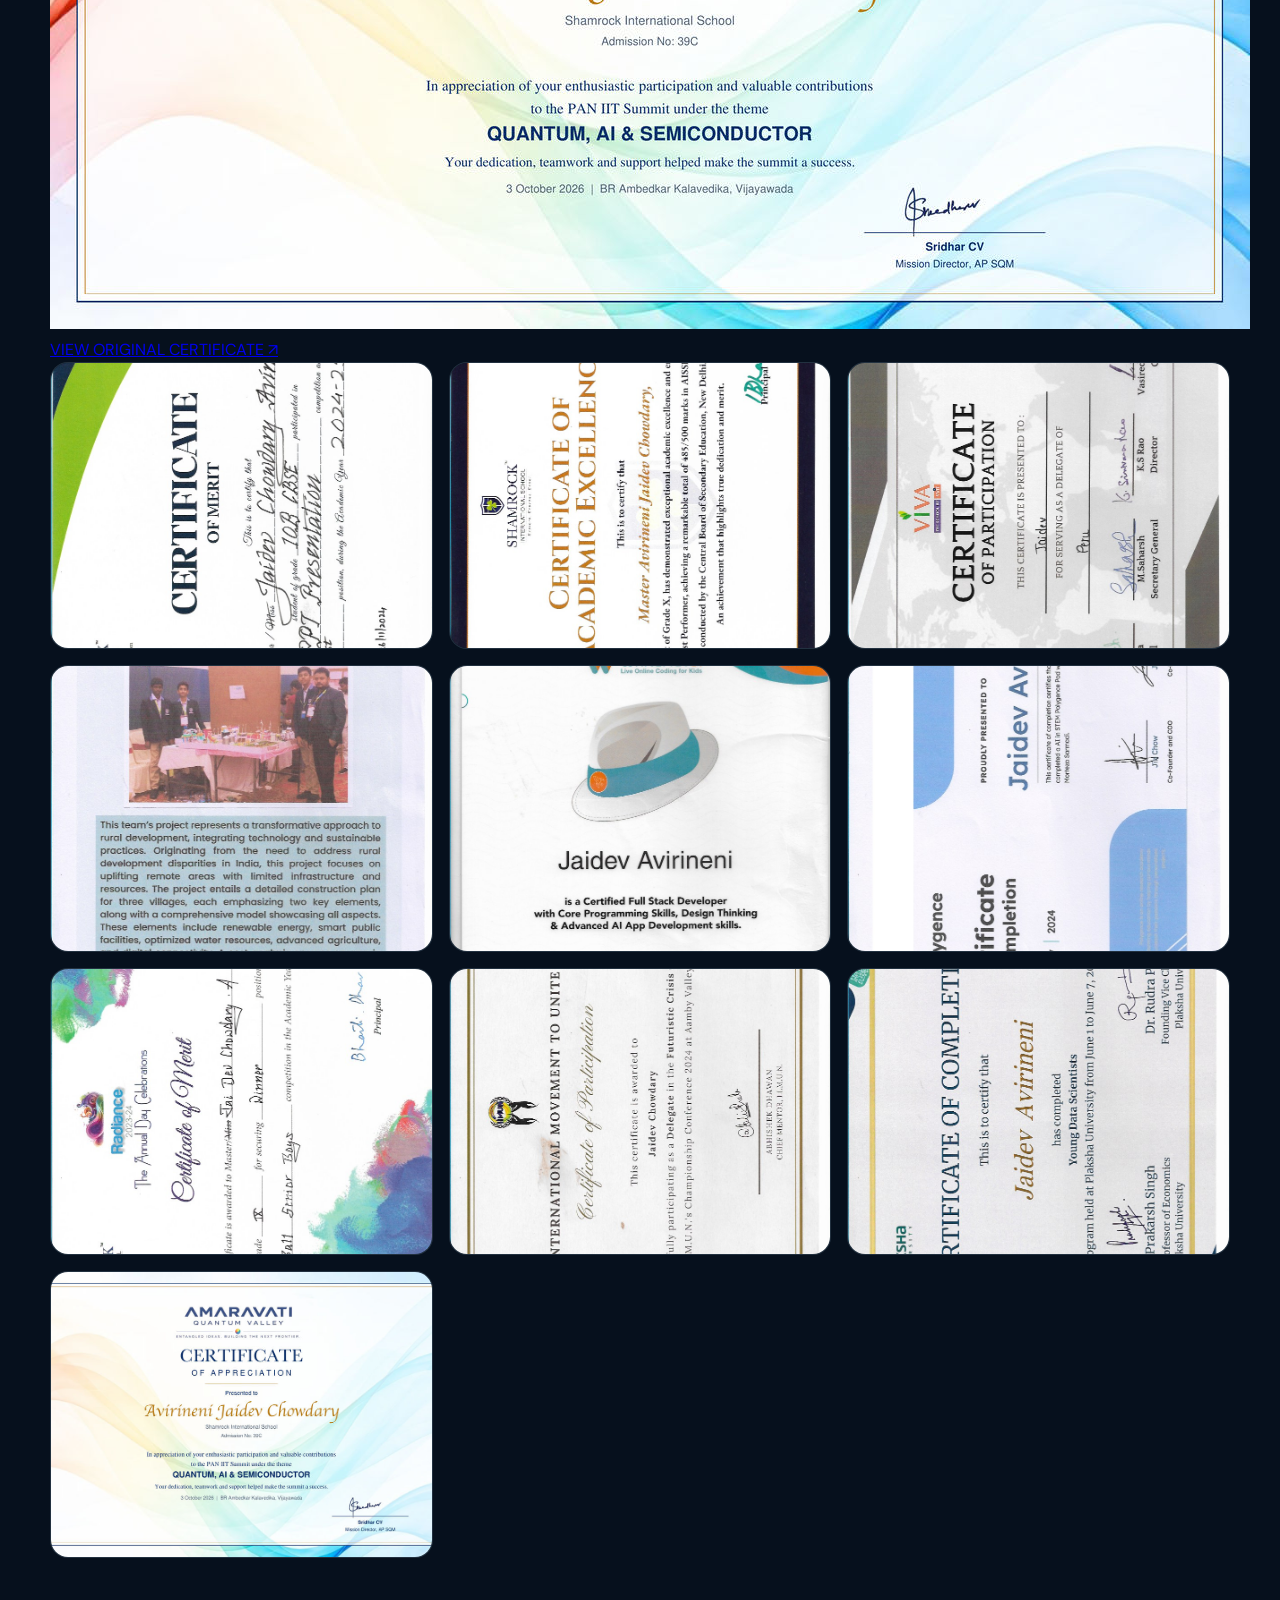
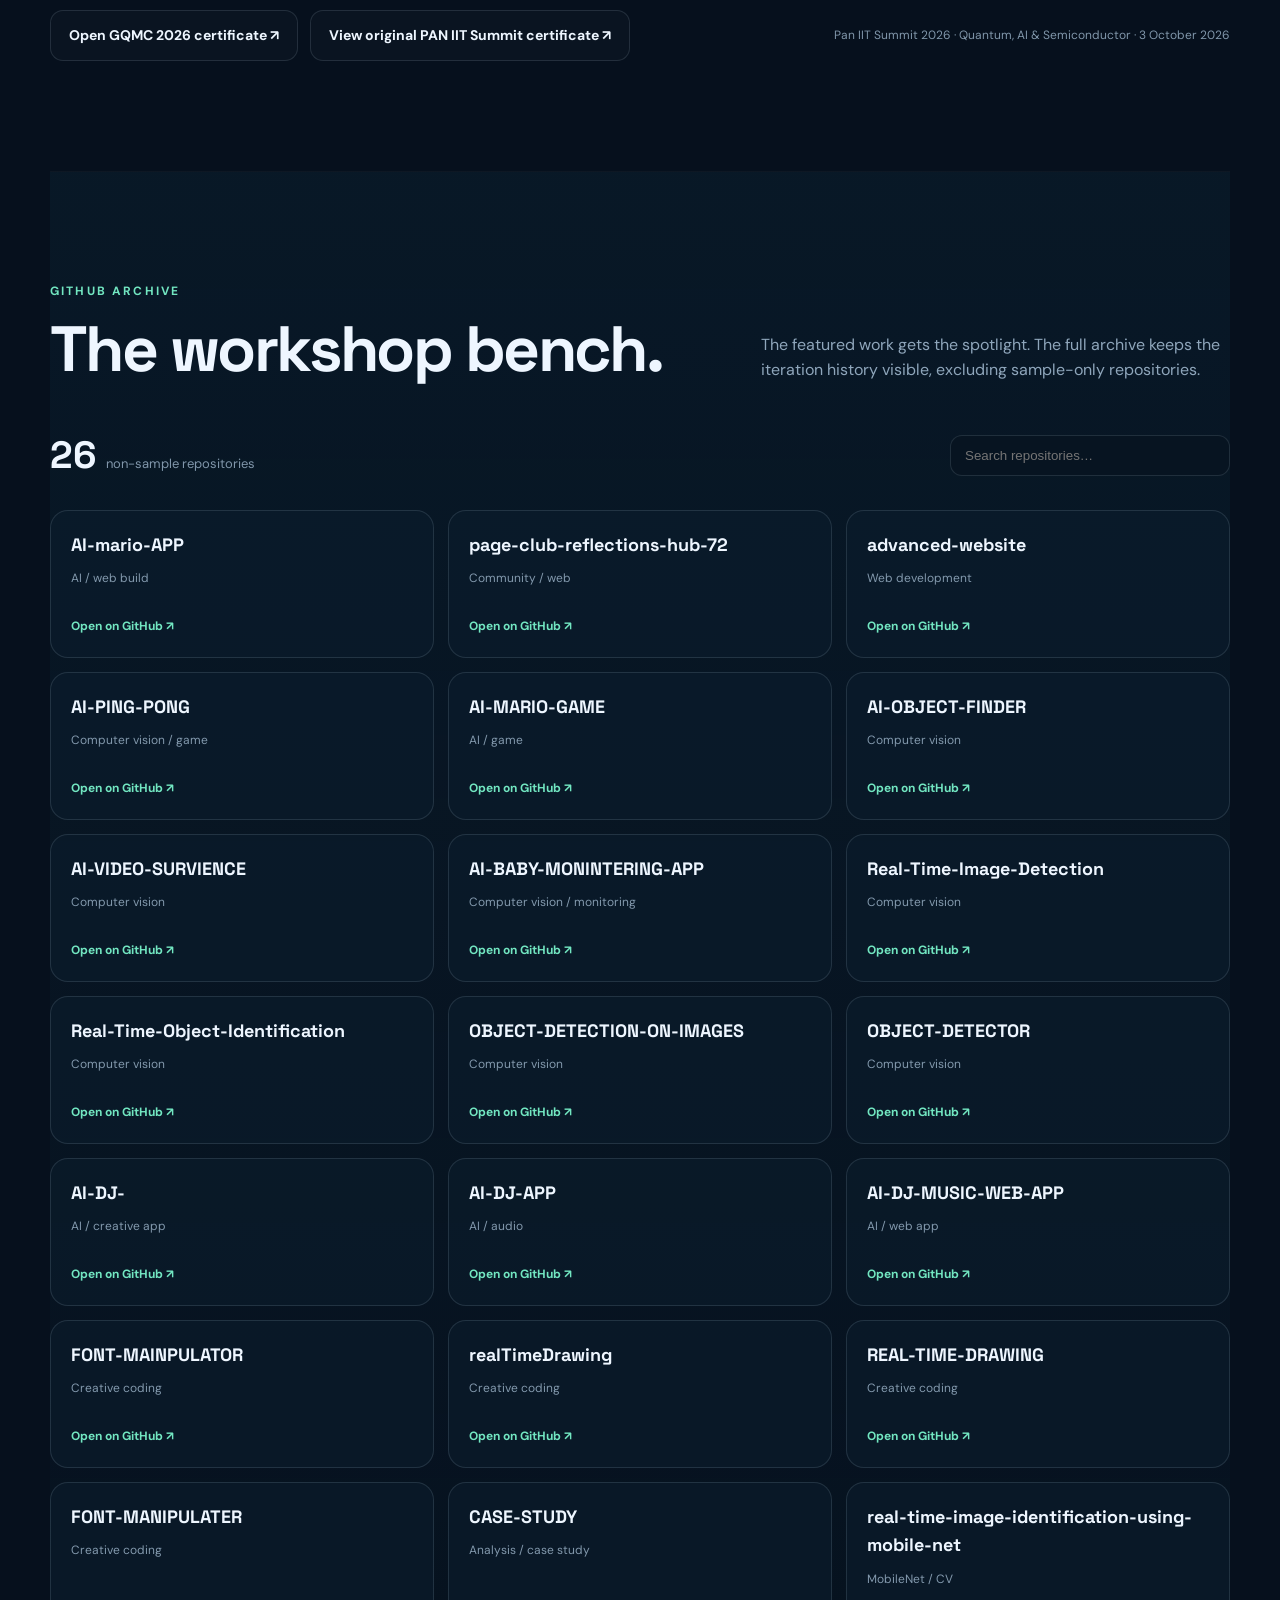
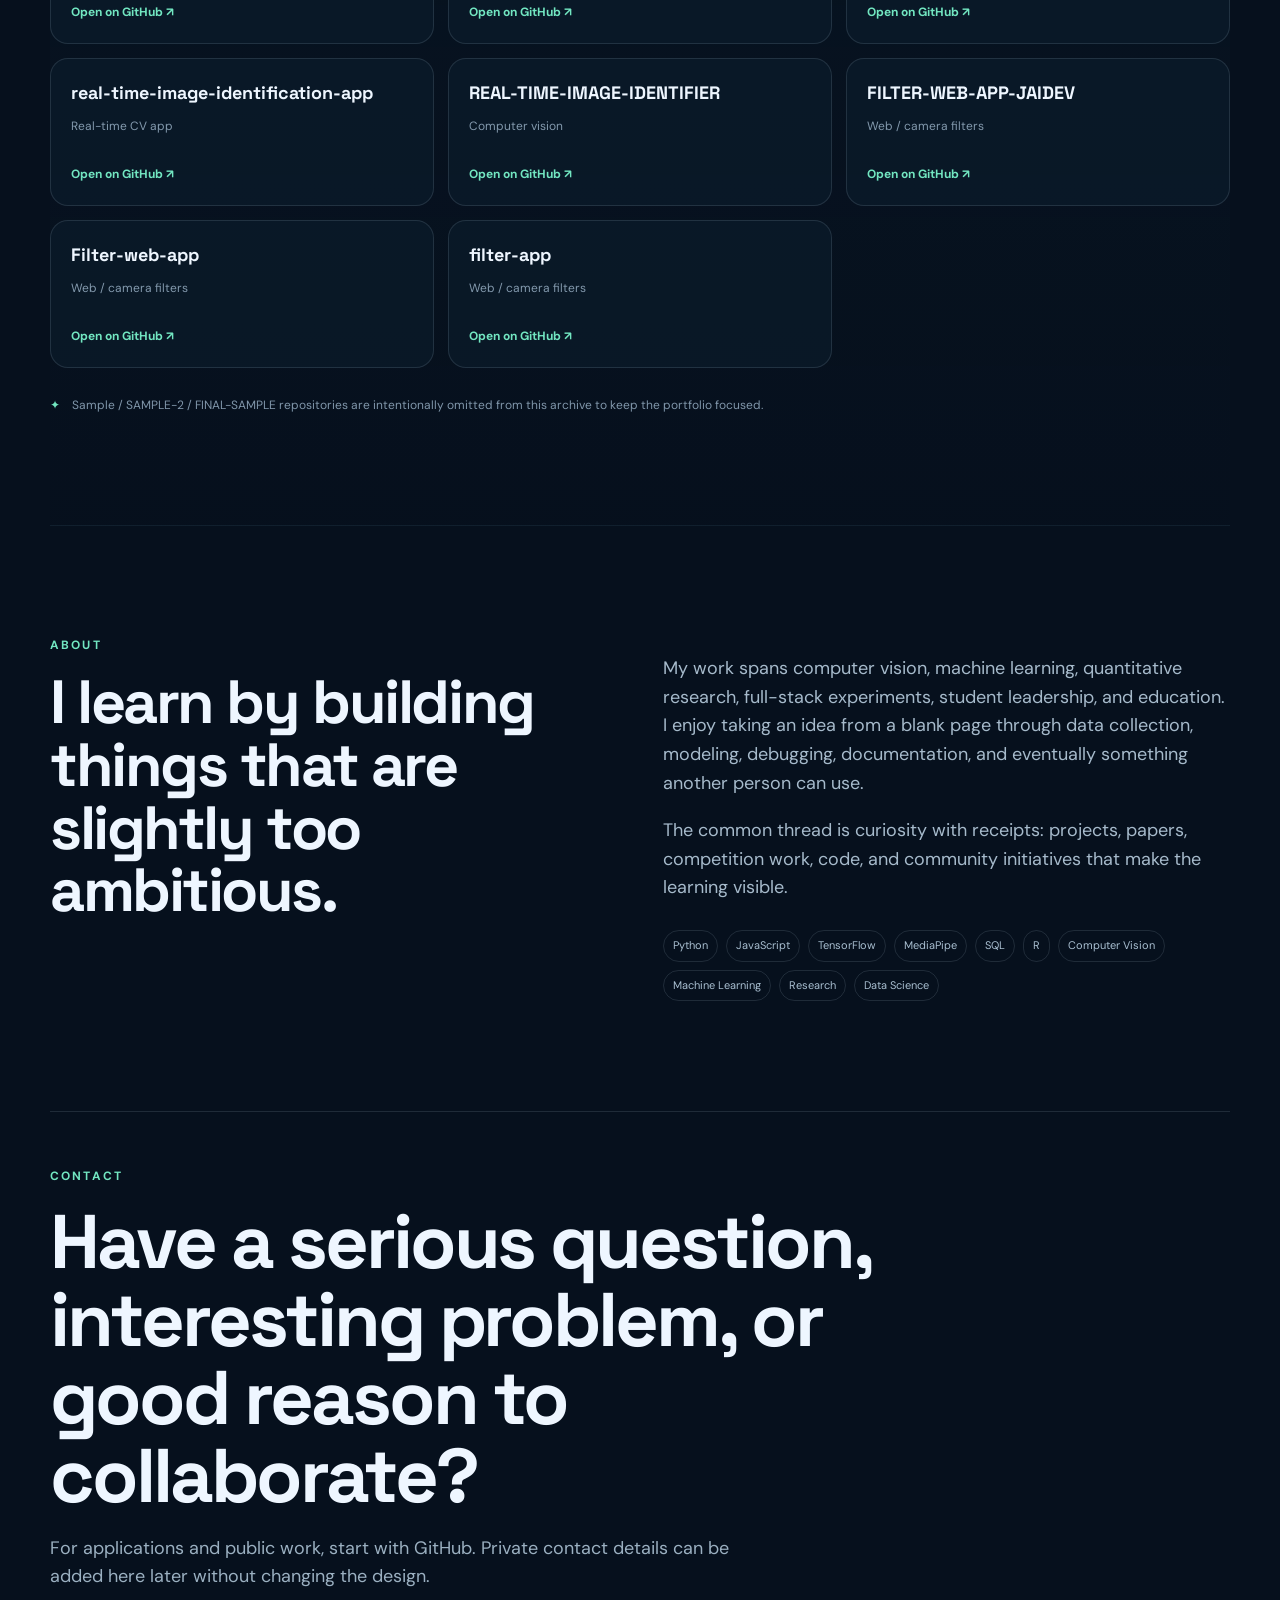
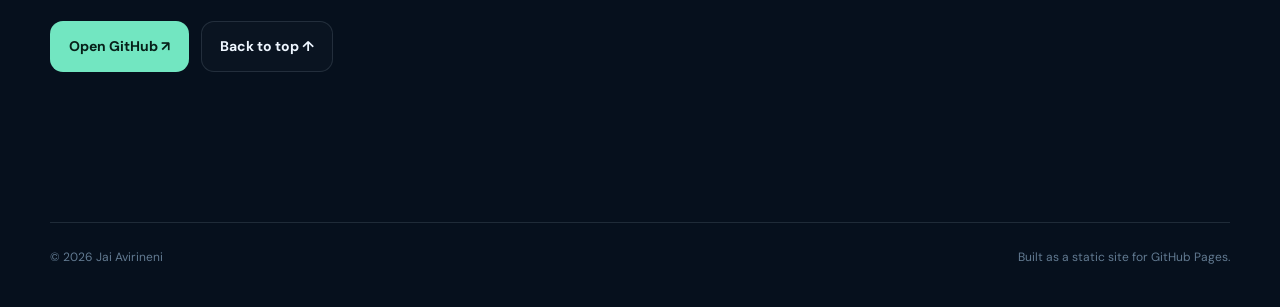
==== commit ebcca313: "Update legacy portfolio internship, YIP and PAN IIT evidence" ====
--- a/jai-portfolio/index.html
+++ b/jai-portfolio/index.html
@@ -122,6 +122,30 @@
 
     <section id="evidence" class="section-wrap section evidence-section">
       <div class="section-heading"><div><p class="eyebrow">EVIDENCE</p><h2>Proof, not wallpaper.</h2></div><p class="section-note">Selected recognition artifacts are shown here. Private recommendation letters and confidential school documents stay private.</p></div>
+      <div class="credential-grid" aria-label="Featured programme certificates and recognition">
+        <article class="credential-card credential-card-primary">
+          <span class="eyebrow">FEATURED INTERNSHIP</span>
+          <h3>Cognivance Inc. · International Internship Program</h3>
+          <p>200-hour international programme in AI, Machine Learning, DeepTech and Business Innovation. Selected for a 15-student cohort from an initial pool of 350 participants.</p>
+          <a href="../assets/evidence/Cognivance_International_Internship_Completion_Certificate.pdf" target="_blank" rel="noopener">OPEN INTERNSHIP CERTIFICATE ↗</a>
+        </article>
+        <article class="credential-card">
+          <span class="eyebrow">YOUNG INNOVATORS PROGRAM · 2023</span>
+          <h3>IIT Kharagpur · RuralConnect</h3>
+          <p>National-final team project. The team placed fourth and received a Consolation Prize.</p>
+          <div class="credential-actions">
+            <a href="../assets/evidence/YIP_IIT_Kharagpur_Official_Certificate.pdf" target="_blank" rel="noopener">01 · OPEN OFFICIAL YIP CERTIFICATE ↗</a>
+            <a href="../assets/evidence/certificate-04.jpg" target="_blank" rel="noopener">02 · VIEW RURAL PULSARS APPRECIATION ↗</a>
+          </div>
+        </article>
+        <article class="credential-card">
+          <span class="eyebrow">PAN IIT SUMMIT · 3 OCTOBER 2026</span>
+          <h3>Original Certificate of Appreciation</h3>
+          <p>Quantum, AI &amp; Semiconductor · Amaravati Quantum Valley.</p>
+          <img src="../../assets/evidence/pan-iit-summit-2026-original.jpg" alt="Original, full-page PAN IIT Summit 2026 Certificate of Appreciation">
+          <a href="../assets/evidence/pan-iit-summit-2026-original.jpg" target="_blank" rel="noopener">VIEW ORIGINAL CERTIFICATE ↗</a>
+        </article>
+      </div>
       <div class="gallery" id="gallery">
         <button class="evidence-tile" data-full="assets/evidence/certificate-01.jpg"><img src="assets/evidence/certificate-01.jpg" alt="Selected recognition certificate"></button>
         <button class="evidence-tile" data-full="assets/evidence/certificate-02.jpg"><img src="assets/evidence/certificate-02.jpg" alt="Selected academic certificate"></button>
@@ -132,9 +156,9 @@
         <button class="evidence-tile" data-full="assets/evidence/certificate-07.jpg"><img src="assets/evidence/certificate-07.jpg" alt="Selected participation certificate"></button>
         <button class="evidence-tile" data-full="assets/evidence/certificate-08.jpg"><img src="assets/evidence/certificate-08.jpg" alt="Selected academic certificate"></button>
         <button class="evidence-tile" data-full="assets/evidence/certificate-09.jpg"><img src="assets/evidence/certificate-09.jpg" alt="Selected competition certificate"></button>
-        <button class="evidence-tile" data-full="assets/evidence/pan-iit-summit-2026-certificate.png"><img src="assets/evidence/pan-iit-summit-2026-certificate.png" alt="Certificate of Appreciation for contributions to the Pan IIT Summit 2026 under the theme Quantum, AI & Semiconductor"></button>
+        <button class="evidence-tile" data-full="../assets/evidence/pan-iit-summit-2026-original.jpg"><img src="../assets/evidence/pan-iit-summit-2026-original.jpg" alt="Certificate of Appreciation for contributions to the Pan IIT Summit 2026 under the theme Quantum, AI & Semiconductor"></button>
       </div>
-      <div class="evidence-footer"><div class="hero-actions"><a class="button ghost" href="research/gqmc-2026-certificate.pdf" target="_blank">Open GQMC 2026 certificate ↗</a><a class="button ghost" href="assets/evidence/pan-iit-summit-2026-certificate.pdf" target="_blank">Open Pan IIT Summit certificate ↗</a></div><span>Pan IIT Summit 2026 · Quantum, AI & Semiconductor · 3 October 2026</span></div>
+      <div class="evidence-footer"><div class="hero-actions"><a class="button ghost" href="research/gqmc-2026-certificate.pdf" target="_blank">Open GQMC 2026 certificate ↗</a><a class="button ghost" href="../assets/evidence/pan-iit-summit-2026-original.jpg" target="_blank">View original PAN IIT Summit certificate ↗</a></div><span>Pan IIT Summit 2026 · Quantum, AI & Semiconductor · 3 October 2026</span></div>
     </section>
 
     <section id="github" class="section-wrap section dark-panel">
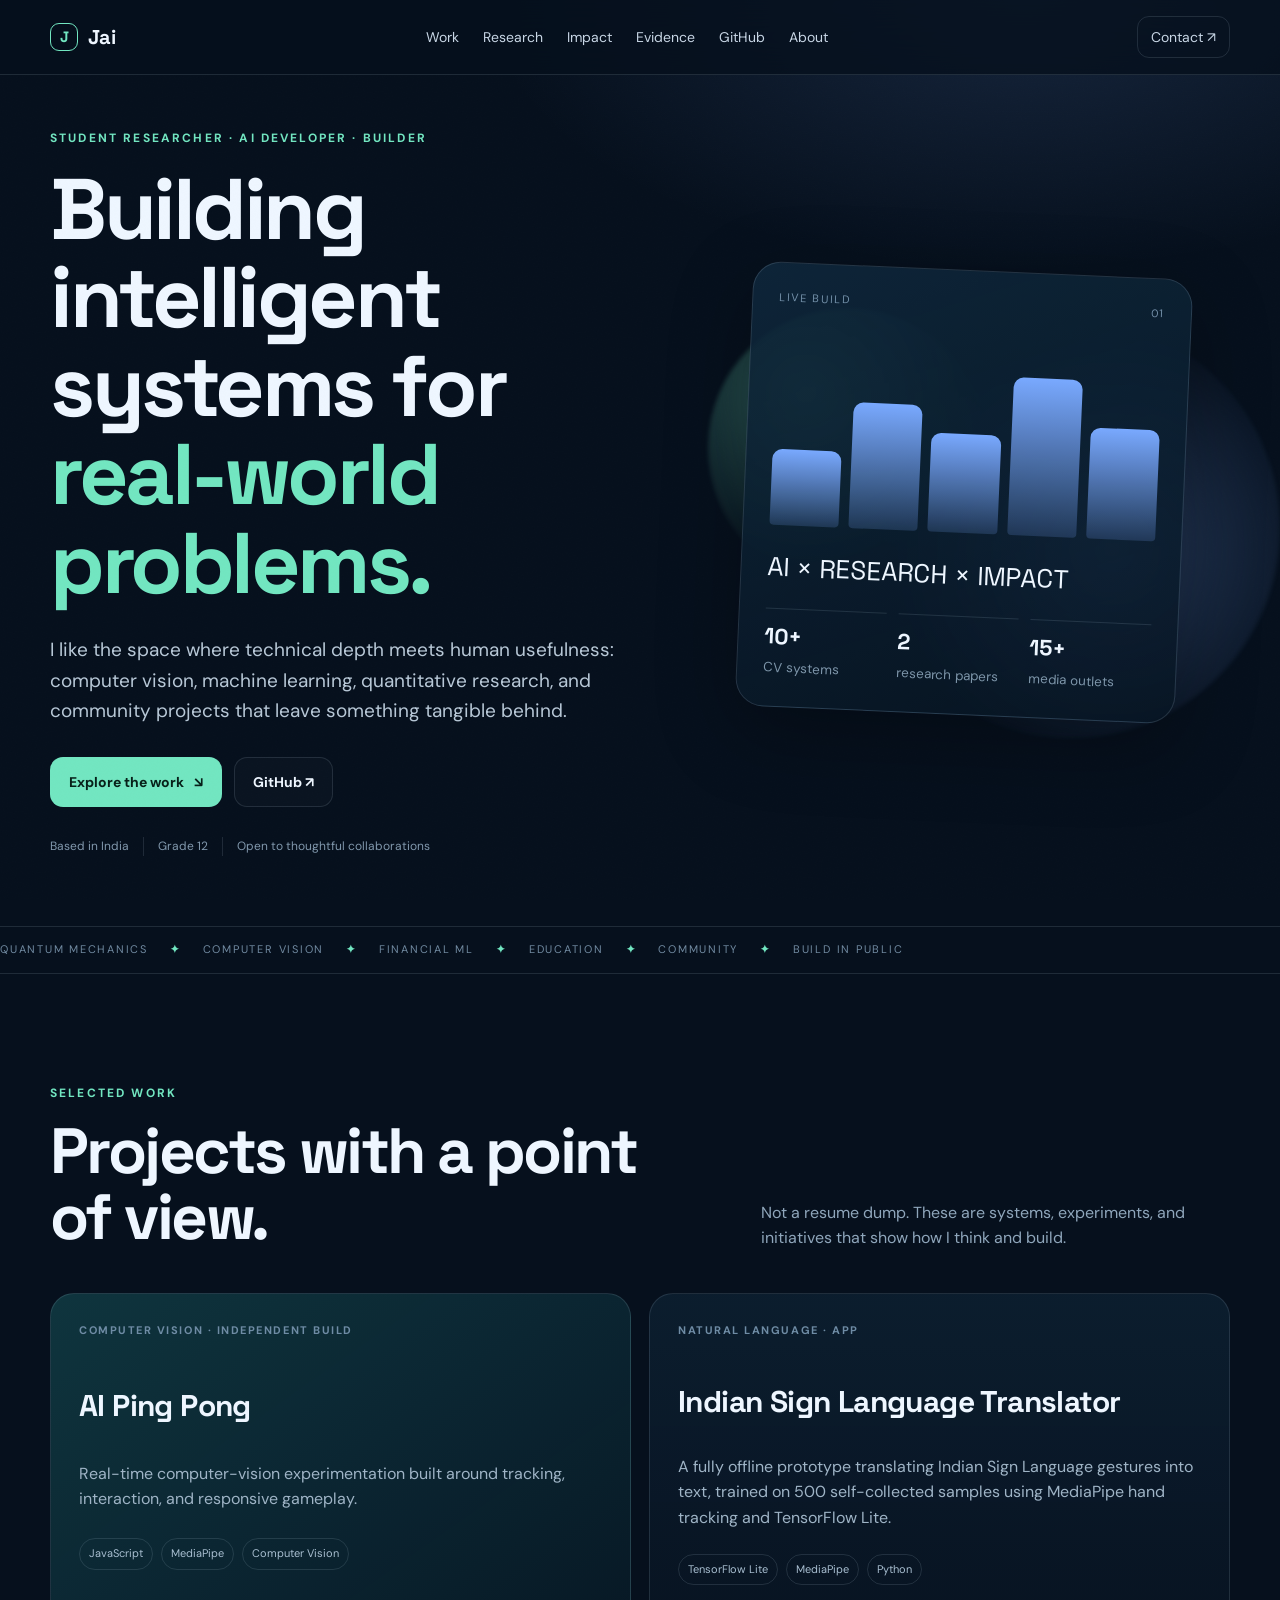
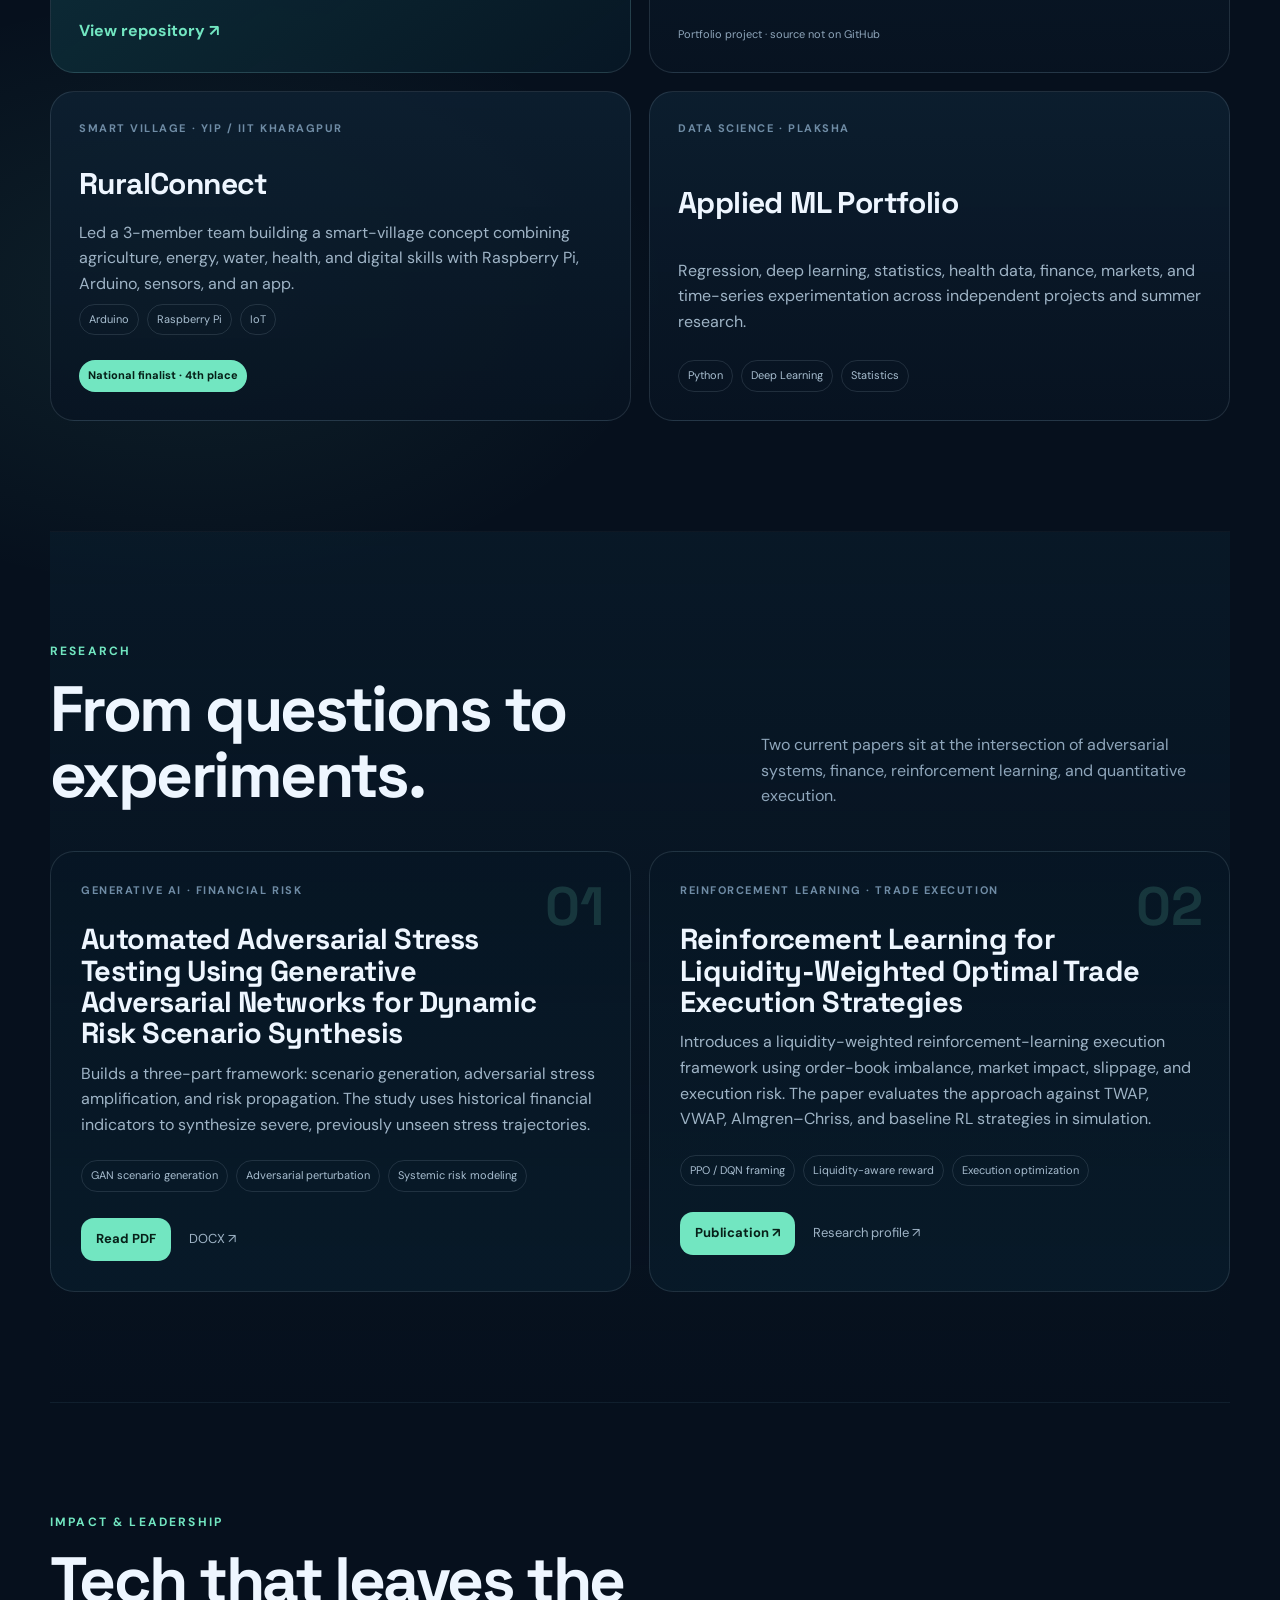
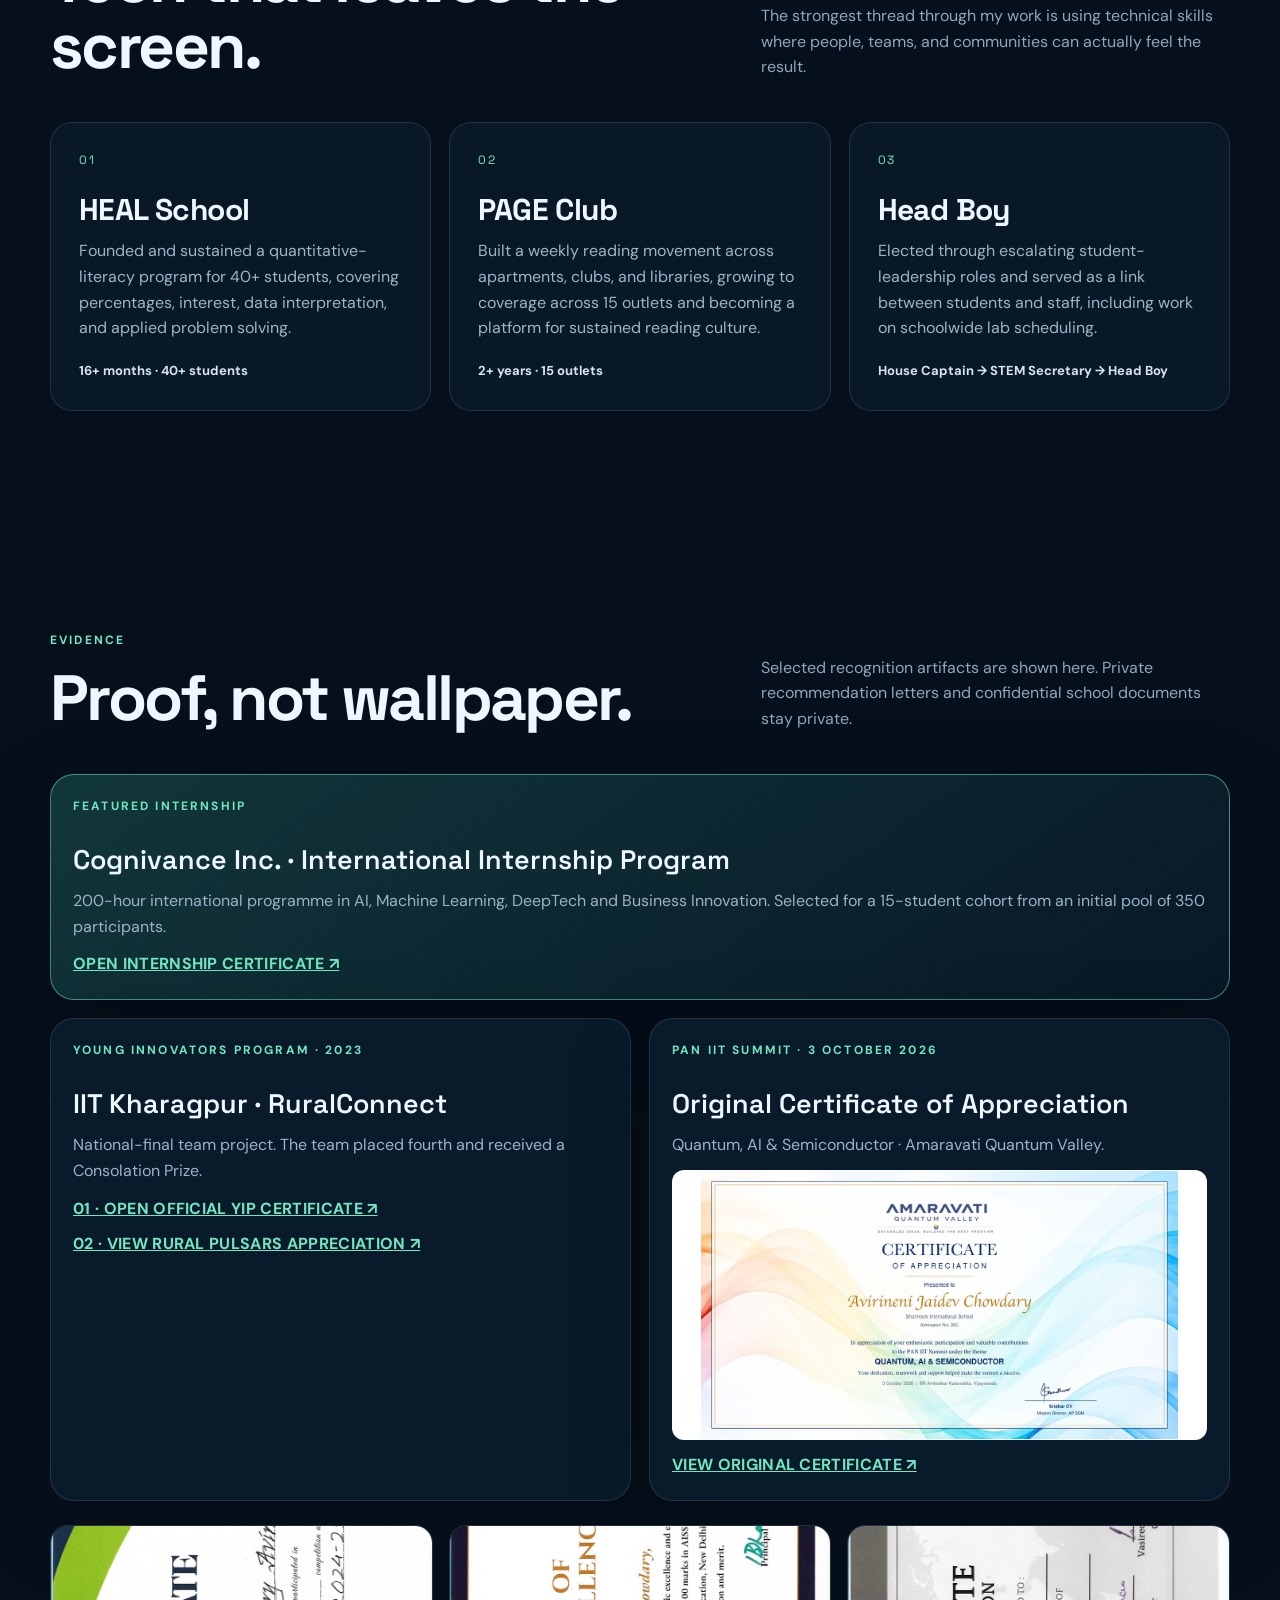
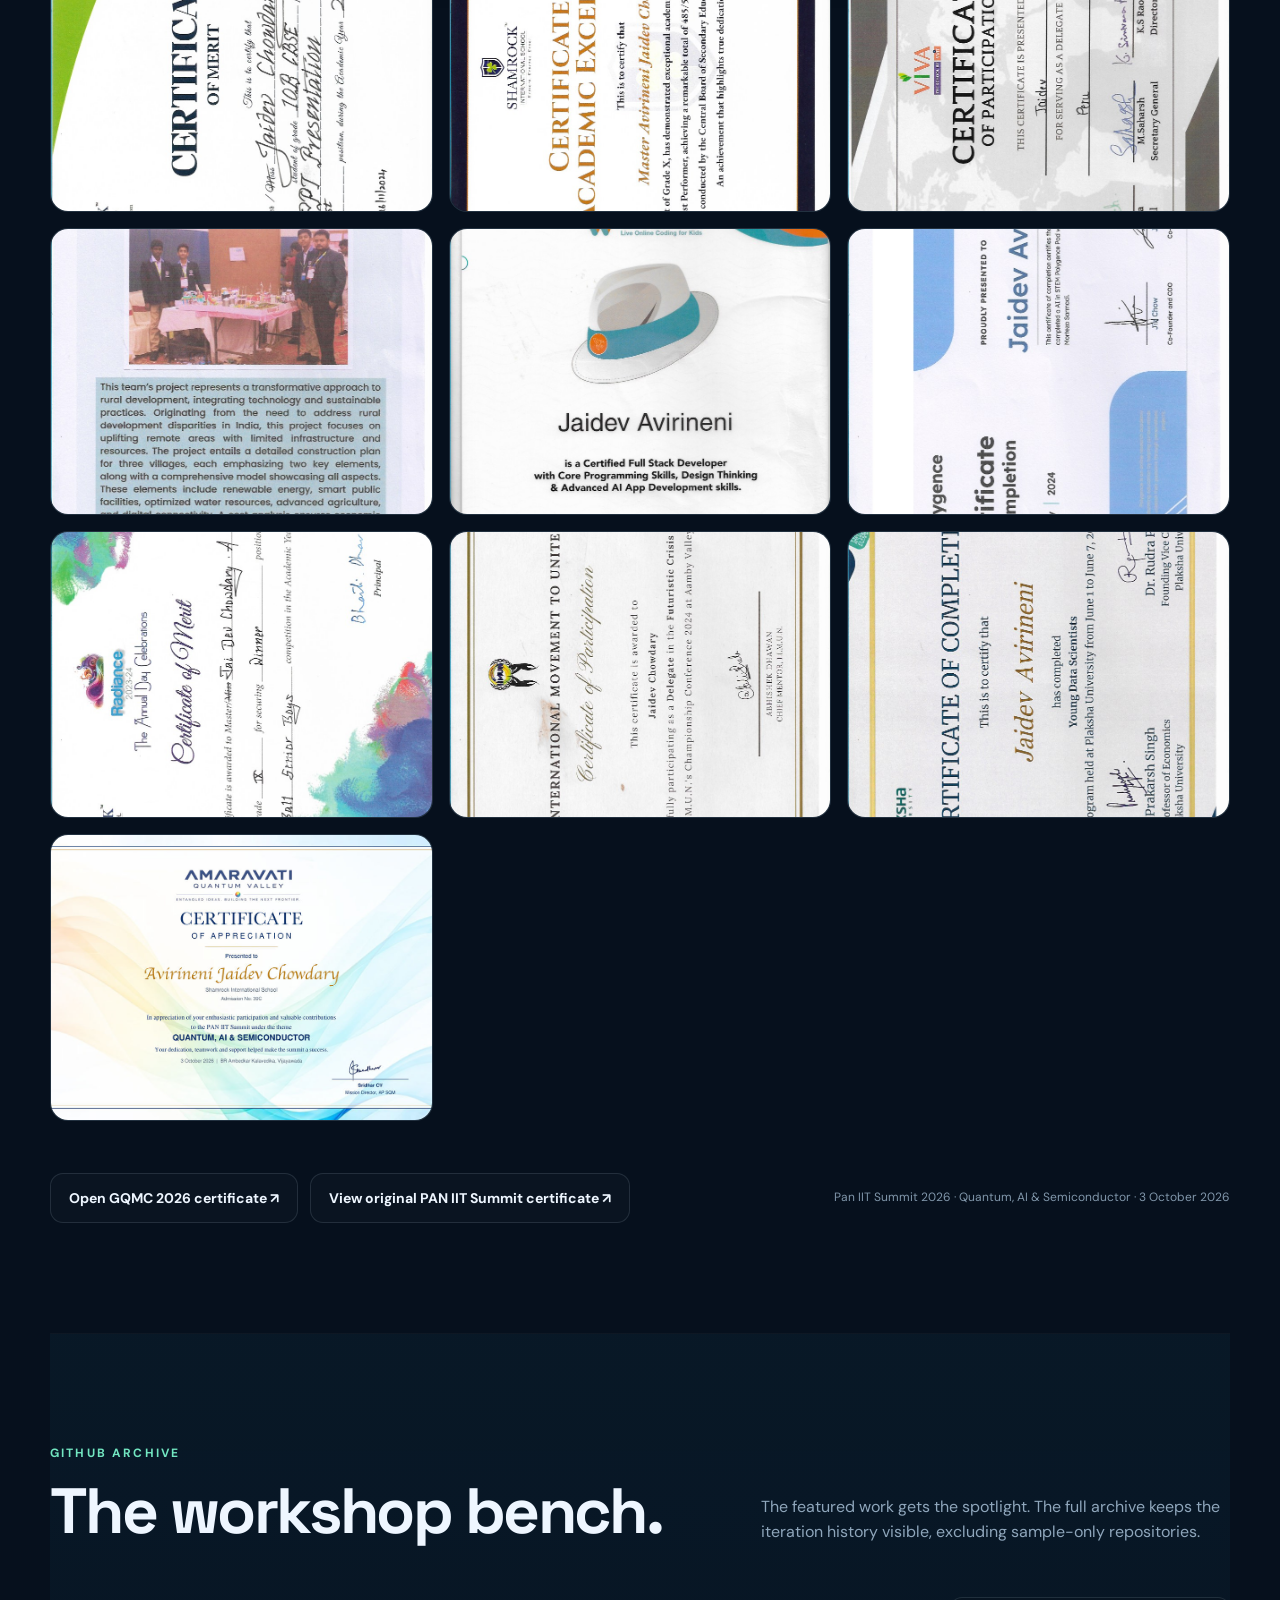
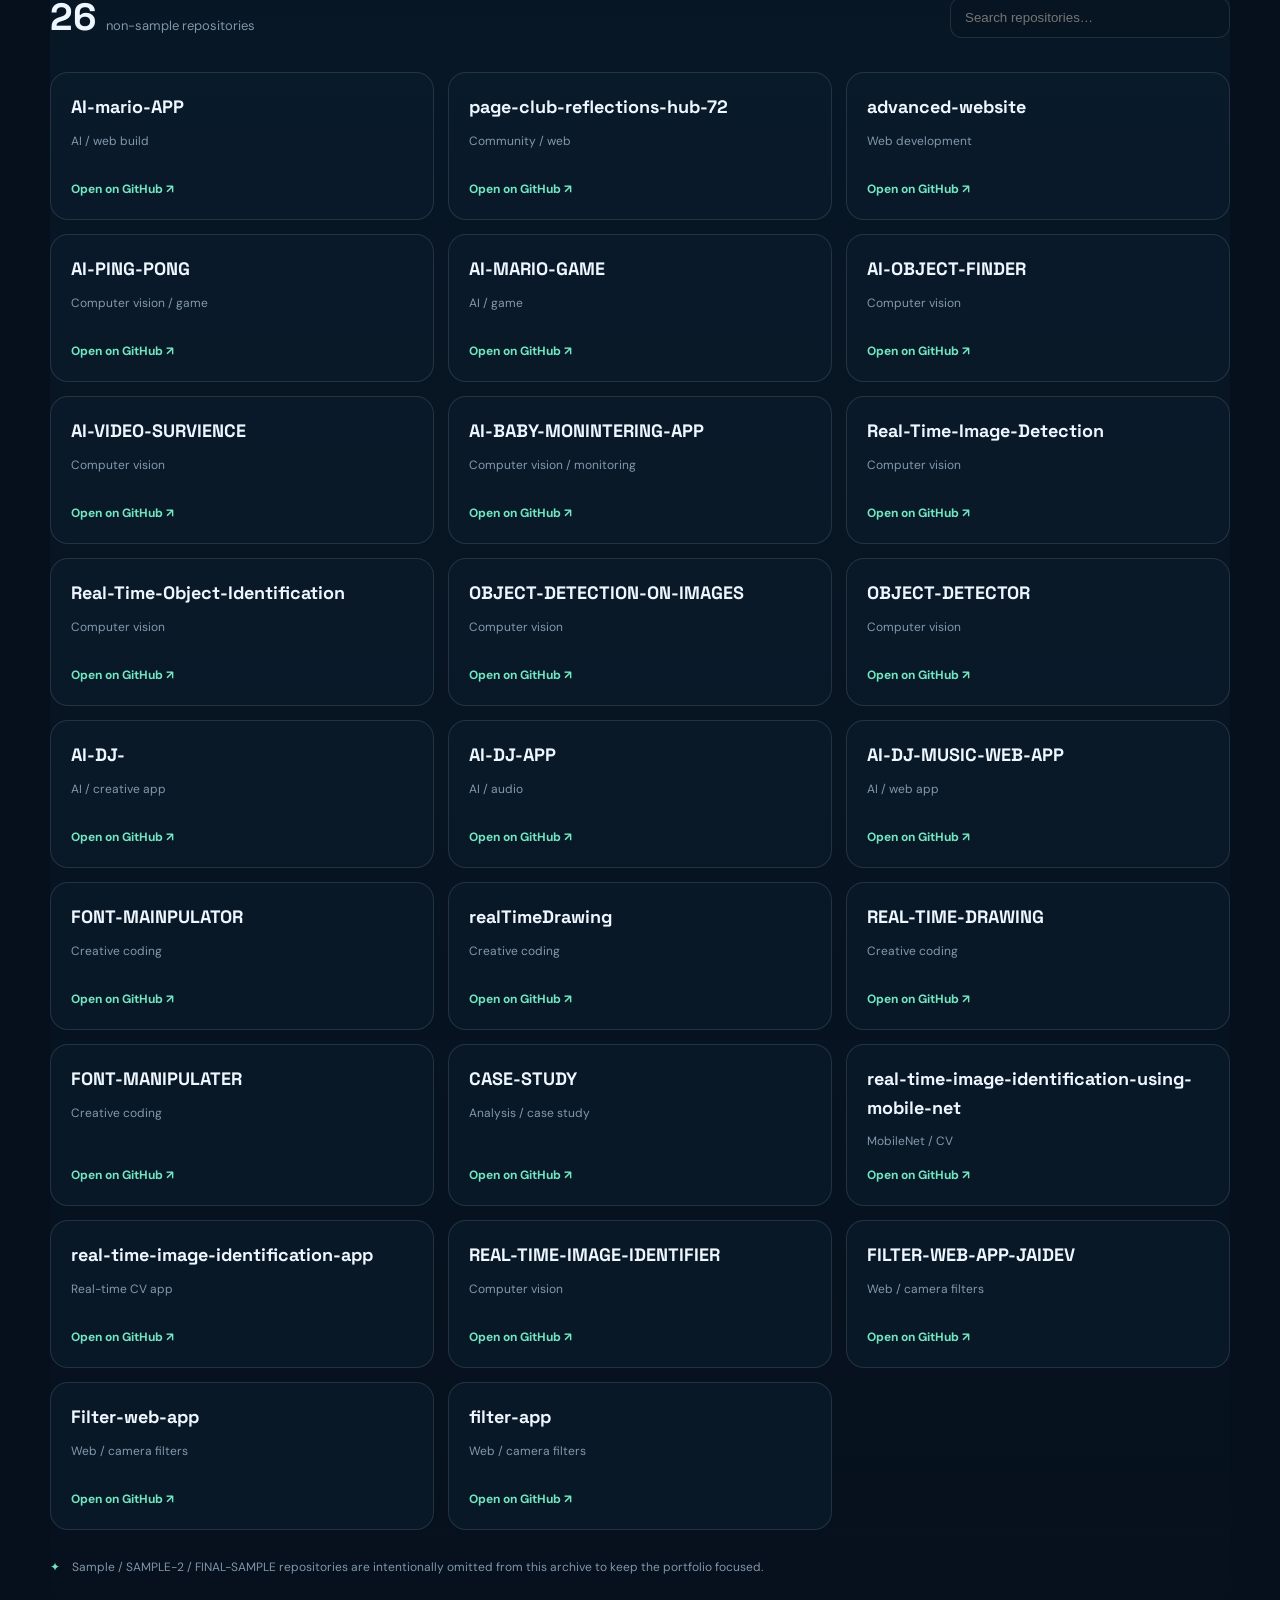
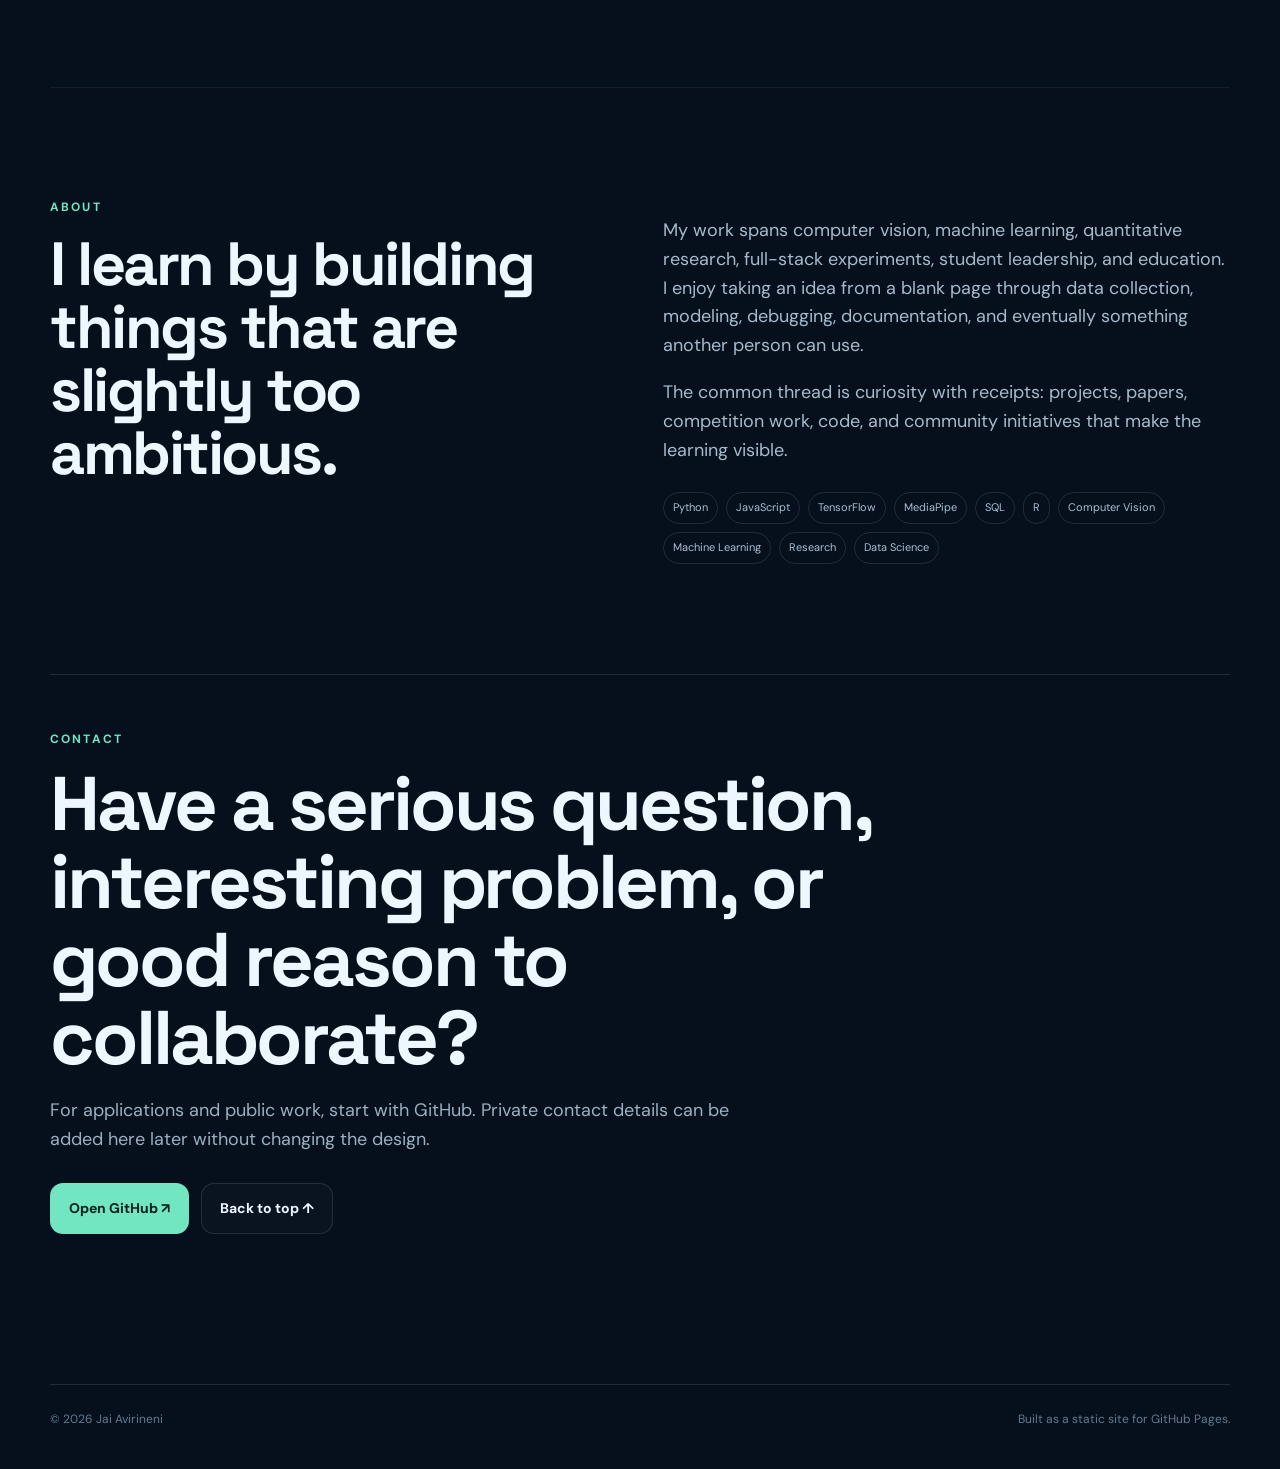
==== commit 4628c00d: "Correct legacy portfolio PAN IIT image path" ====
--- a/jai-portfolio/index.html
+++ b/jai-portfolio/index.html
@@ -142,7 +142,7 @@
           <span class="eyebrow">PAN IIT SUMMIT · 3 OCTOBER 2026</span>
           <h3>Original Certificate of Appreciation</h3>
           <p>Quantum, AI &amp; Semiconductor · Amaravati Quantum Valley.</p>
-          <img src="../../assets/evidence/pan-iit-summit-2026-original.jpg" alt="Original, full-page PAN IIT Summit 2026 Certificate of Appreciation">
+          <img src="../assets/evidence/pan-iit-summit-2026-original.jpg" alt="Original, full-page PAN IIT Summit 2026 Certificate of Appreciation">
           <a href="../assets/evidence/pan-iit-summit-2026-original.jpg" target="_blank" rel="noopener">VIEW ORIGINAL CERTIFICATE ↗</a>
         </article>
       </div>
--- a/jai-portfolio/styles.css
+++ b/jai-portfolio/styles.css
@@ -1,2 +1,53 @@
 :root{--bg:#06101d;--bg2:#081827;--panel:#0b1d2e;--text:#eef6ff;--muted:#9db2c8;--line:rgba(215,234,255,.12);--accent:#72e6c1;--accent2:#79a9ff;--warm:#ffbf69;--shadow:0 24px 80px rgba(0,0,0,.28);--radius:24px}
 *{box-sizing:border-box}html{scroll-behavior:smooth}body{margin:0;background:radial-gradient(900px 450px at 80% 0%,rgba(121,169,255,.14),transparent 60%),radial-gradient(800px 500px at 15% 20%,rgba(114,230,193,.08),transparent 60%),var(--bg);color:var(--text);font-family:'DM Sans',sans-serif;line-height:1.6;overflow-x:hidden}.noise{position:fixed;inset:0;pointer-events:none;opacity:.035;background-image:url("data:image/svg+xml,%3Csvg xmlns='http://www.w3.org/2000/svg' width='180' height='180' viewBox='0 0 180 180'%3E%3Cfilter id='n'%3E%3CfeTurbulence type='fractalNoise' baseFrequency='.8' numOctaves='3' stitchTiles='stitch'/%3E%3C/filter%3E%3Crect width='100%25' height='100%25' filter='url(%23n)' opacity='.35'/%3E%3C/svg%3E")}.section-wrap{width:min(1180px,calc(100% - 48px));margin:auto}.site-header{position:sticky;top:0;z-index:30;display:flex;align-items:center;justify-content:space-between;gap:24px;padding:16px max(24px,calc((100vw - 1180px)/2));background:rgba(6,16,29,.78);backdrop-filter:blur(18px);border-bottom:1px solid var(--line)}.brand{display:flex;align-items:center;gap:10px;color:var(--text);text-decoration:none;font-family:'Space Grotesk';font-weight:700;font-size:20px}.brand span{display:grid;place-items:center;width:28px;height:28px;border:1px solid var(--accent);color:var(--accent);border-radius:9px;font-size:15px}.nav{display:flex;gap:24px}.nav a,.header-cta{color:#c8d6e5;text-decoration:none;font-size:14px}.nav a:hover,.text-link:hover{color:var(--accent)}.header-cta{padding:9px 13px;border:1px solid var(--line);border-radius:12px}.menu-toggle{display:none;background:none;color:var(--text);border:0;font-size:22px}.hero{min-height:710px;display:grid;grid-template-columns:1.05fr .95fr;align-items:center;gap:60px;padding-top:54px;padding-bottom:70px}.eyebrow{margin:0 0 16px;color:var(--accent);font-size:12px;letter-spacing:.18em;font-weight:700}.hero h1,.section-heading h2,.about-grid h2,.contact-panel h2{font-family:'Space Grotesk';letter-spacing:-.04em;line-height:1.03}.hero h1{font-size:clamp(54px,7vw,86px);margin:0;max-width:850px}.hero h1 em{color:var(--accent);font-style:normal}.lede{font-size:19px;color:#b8c8d7;max-width:700px;margin:28px 0 0}.hero-actions{display:flex;flex-wrap:wrap;gap:12px;margin:30px 0}.button{display:inline-flex;align-items:center;gap:10px;padding:13px 18px;border-radius:13px;text-decoration:none;font-weight:700;font-size:14px;border:1px solid var(--line);transition:.2s ease}.button:hover{transform:translateY(-2px)}.button.primary{background:var(--accent);color:#072019;border-color:transparent}.button.ghost{color:var(--text);background:rgba(255,255,255,.02)}.button.small{padding:10px 14px;font-size:13px}.hero-meta{display:flex;flex-wrap:wrap;gap:14px;color:#8198ad;font-size:12px}.hero-meta span{padding-right:14px;border-right:1px solid var(--line)}.hero-meta span:last-child{border-right:0}.hero-art{position:relative;min-height:470px;display:grid;place-items:center}.orb{position:absolute;border-radius:50%;filter:blur(2px)}.orb-a{width:280px;height:280px;background:radial-gradient(circle at 35% 30%,rgba(114,230,193,.35),transparent 68%);top:50px;left:10px}.orb-b{width:420px;height:420px;background:radial-gradient(circle at 60% 55%,rgba(121,169,255,.28),transparent 68%);right:-50px;bottom:-10px}.grid-card{position:relative;width:min(440px,90%);border:1px solid rgba(211,232,255,.14);background:linear-gradient(160deg,rgba(15,39,59,.9),rgba(7,21,35,.78));box-shadow:var(--shadow);border-radius:28px;padding:26px;transform:rotate(2.5deg)}.grid-top{display:flex;justify-content:space-between;color:#7390a9;font-size:11px;letter-spacing:.15em}.signal{height:190px;margin:28px 0 22px;display:flex;align-items:flex-end;gap:10px}.signal i{display:block;flex:1;border-radius:10px 10px 4px 4px;background:linear-gradient(180deg,var(--accent2),rgba(121,169,255,.18));animation:pulse 2.8s ease-in-out infinite}.signal i:nth-child(1){height:40%}.signal i:nth-child(2){height:66%;animation-delay:.2s}.signal i:nth-child(3){height:52%;animation-delay:.4s}.signal i:nth-child(4){height:83%;animation-delay:.6s}.signal i:nth-child(5){height:58%;animation-delay:.8s}.grid-label{font-family:'Space Grotesk';font-size:26px}.mini-stats{display:grid;grid-template-columns:repeat(3,1fr);gap:12px;margin-top:20px}.mini-stats div{border-top:1px solid var(--line);padding-top:10px}.mini-stats b{display:block;font-family:'Space Grotesk';font-size:22px}.mini-stats small{color:#7e96aa}.ticker-wrap{border-top:1px solid var(--line);border-bottom:1px solid var(--line);overflow:hidden}.ticker{display:flex;gap:22px;align-items:center;white-space:nowrap;padding:14px 0;font-size:11px;letter-spacing:.16em;color:#718aa1}.ticker b{color:var(--accent)}.section{padding-top:110px;padding-bottom:110px}.section-heading{display:grid;grid-template-columns:1fr .72fr;gap:60px;align-items:end;margin-bottom:42px}.section-heading h2{font-size:clamp(38px,5vw,64px);margin:0}.section-note{color:#8fa6bb;max-width:500px;margin:0}.feature-grid{display:grid;grid-template-columns:repeat(2,1fr);gap:18px}.feature-card{min-height:330px;padding:28px;border:1px solid var(--line);border-radius:var(--radius);background:linear-gradient(180deg,rgba(14,34,52,.74),rgba(8,20,34,.78));display:flex;flex-direction:column;justify-content:space-between}.feature-card.featured{background:linear-gradient(145deg,rgba(16,56,65,.92),rgba(8,24,38,.86));min-height:380px}.card-kicker{font-size:11px;letter-spacing:.14em;color:#6f8ca5;font-weight:700}.feature-card h3,.research-card h3,.impact-card h3{font-family:'Space Grotesk';font-size:30px;line-height:1.08;margin:24px 0 12px;letter-spacing:-.02em}.feature-card p,.research-card p,.impact-card p{color:#9fb4c6;margin:0}.tag-row,.research-bullets,.skill-cloud{display:flex;flex-wrap:wrap;gap:8px}.tag-row span,.research-bullets span,.skill-cloud span{font-size:11px;color:#a9bfd1;border:1px solid var(--line);padding:6px 9px;border-radius:999px}.feature-card a{color:var(--accent);text-decoration:none;font-weight:700;margin-top:22px}.private-note,.impact-chip{font-size:11px;color:#8fa6bb;margin-top:18px}.impact-chip{color:#062018;background:var(--accent);padding:7px 9px;border-radius:999px;width:max-content;font-weight:800}.dark-panel{background:linear-gradient(180deg,rgba(10,31,47,.52),rgba(6,16,29,.16));border-top:1px solid rgba(255,255,255,.03);border-bottom:1px solid rgba(255,255,255,.03)}.research-grid{display:grid;grid-template-columns:repeat(2,1fr);gap:18px}.research-card{border:1px solid var(--line);border-radius:var(--radius);padding:30px;position:relative;background:linear-gradient(180deg,rgba(7,22,36,.92),rgba(9,29,44,.72))}.paper-no{font-family:'Space Grotesk';font-size:54px;color:rgba(114,230,193,.16);position:absolute;right:26px;top:12px;font-weight:700}.research-card h3{font-size:29px;max-width:90%}.research-bullets{margin:23px 0}.paper-actions{display:flex;align-items:center;gap:18px;margin-top:26px}.text-link{color:#9fb4c6;text-decoration:none;font-size:13px}.impact-grid{display:grid;grid-template-columns:repeat(3,1fr);gap:18px}.impact-card{border:1px solid var(--line);border-radius:22px;padding:28px;background:rgba(12,29,45,.62)}.impact-card .icon{font-family:'Space Grotesk';font-size:12px;color:var(--accent);letter-spacing:.15em}.impact-card strong{display:block;margin-top:20px;color:#d6e4ee;font-size:13px}.evidence-section{padding-bottom:80px}.gallery{display:grid;grid-template-columns:repeat(3,1fr);gap:16px}.evidence-tile{padding:0;border:1px solid var(--line);border-radius:18px;overflow:hidden;background:#091725;cursor:pointer;aspect-ratio:4/3}.evidence-tile img{width:100%;height:100%;object-fit:cover;display:block;transition:transform .3s ease}.evidence-tile:hover img{transform:scale(1.035)}.evidence-footer{display:flex;justify-content:space-between;align-items:center;gap:18px;margin-top:22px;color:#8096aa;font-size:12px}.github-toolbar{display:flex;justify-content:space-between;align-items:center;gap:16px;margin-bottom:24px}.repo-count{display:flex;align-items:baseline;gap:10px}.repo-count strong{font-family:'Space Grotesk';font-size:38px}.repo-count span{color:#8096aa;font-size:13px}.github-toolbar input{background:#071421;border:1px solid var(--line);border-radius:12px;color:var(--text);padding:12px 14px;min-width:280px;outline:none}.repo-grid{display:grid;grid-template-columns:repeat(3,1fr);gap:14px}.repo-card{border:1px solid var(--line);border-radius:18px;background:rgba(12,29,45,.64);padding:20px;min-height:148px;display:flex;flex-direction:column;justify-content:space-between}.repo-card h3{font-family:'Space Grotesk';font-size:18px;margin:0 0 10px}.repo-card p{font-size:12px;color:#8399ad;margin:0}.repo-card a{color:var(--accent);font-size:12px;font-weight:700;text-decoration:none;margin-top:14px}.archive-note{display:flex;gap:12px;align-items:flex-start;margin-top:28px;color:#8096aa;font-size:12px}.archive-note span{color:var(--accent)}.archive-note p{margin:0}.about-grid{display:grid;grid-template-columns:.95fr 1.05fr;gap:100px;align-items:start}.about-grid h2{font-size:clamp(40px,5vw,61px);margin:0}.about-copy{font-size:18px;color:#a6bacb}.skill-cloud{margin-top:28px}.contact-panel{padding:55px 0 120px}.contact-panel{border-top:1px solid var(--line)}.contact-panel h2{font-size:clamp(42px,6vw,76px);max-width:900px;margin:0}.contact-panel p:not(.eyebrow){max-width:700px;color:#9bb0c1;font-size:18px}.footer{display:flex;justify-content:space-between;gap:20px;padding-top:25px;padding-bottom:40px;color:#627a91;font-size:12px;border-top:1px solid var(--line)}.modal{position:fixed;inset:0;background:rgba(1,7,13,.9);backdrop-filter:blur(8px);display:none;align-items:center;justify-content:center;padding:30px;z-index:80}.modal.open{display:flex}.modal img{max-width:min(1000px,94vw);max-height:88vh;border-radius:18px;box-shadow:0 30px 100px rgba(0,0,0,.5)}.modal-close{position:absolute;right:24px;top:16px;width:44px;height:44px;border:1px solid var(--line);border-radius:50%;background:#0b1724;color:var(--text);font-size:26px;cursor:pointer}@keyframes pulse{0%,100%{transform:scaleY(.92);opacity:.76}50%{transform:scaleY(1.05);opacity:1}}@media(max-width:900px){.nav{gap:14px}.hero{grid-template-columns:1fr}.hero-art{min-height:390px}.section-heading{grid-template-columns:1fr}.feature-grid,.research-grid,.impact-grid{grid-template-columns:1fr}.repo-grid{grid-template-columns:repeat(2,1fr)}.about-grid{grid-template-columns:1fr;gap:40px}}@media(max-width:700px){.section-wrap{width:min(100% - 30px,1180px)}.site-header{padding:13px 15px}.menu-toggle{display:block}.nav{position:absolute;top:60px;left:12px;right:12px;display:none;flex-direction:column;padding:14px;border:1px solid var(--line);background:rgba(6,16,29,.96);border-radius:16px}.nav.open{display:flex}.header-cta{display:none}.hero{padding-top:44px;min-height:auto}.hero h1{font-size:51px}.hero-art{min-height:320px}.grid-card{padding:20px}.signal{height:140px}.section{padding-top:82px;padding-bottom:82px}.repo-grid,.gallery{grid-template-columns:1fr}.github-toolbar,.evidence-footer,.footer{align-items:flex-start;flex-direction:column}.github-toolbar input{min-width:0;width:100%}.mini-stats b{font-size:19px}}
+
+
+/* Featured application evidence and corrected certificate ordering. */
+.credential-grid {
+  display: grid;
+  grid-template-columns: repeat(2, minmax(0, 1fr));
+  gap: 18px;
+  margin: 24px 0;
+}
+.credential-card {
+  display: flex;
+  flex-direction: column;
+  align-items: flex-start;
+  gap: 12px;
+  padding: 22px;
+  border: 1px solid var(--line);
+  border-radius: var(--radius);
+  background: rgba(11, 29, 46, .88);
+  box-shadow: var(--shadow);
+}
+.credential-card-primary {
+  grid-column: 1 / -1;
+  border-color: rgba(114, 230, 193, .52);
+  background: linear-gradient(145deg, rgba(18, 57, 59, .96), rgba(8, 24, 39, .98));
+}
+.credential-card h3 {
+  margin: 0;
+  color: var(--text);
+  font: 600 clamp(1.25rem, 2.1vw, 1.8rem)/1.2 'Space Grotesk', sans-serif;
+}
+.credential-card p { margin: 0; color: var(--muted); }
+.credential-card > a,
+.credential-actions a {
+  display: inline-block;
+  color: var(--accent);
+  font-weight: 700;
+  letter-spacing: .02em;
+}
+.credential-actions { display: grid; gap: 10px; width: 100%; }
+.credential-card img {
+  width: 100%;
+  max-height: 270px;
+  object-fit: contain;
+  border: 1px solid var(--line);
+  border-radius: 12px;
+  background: #fff;
+}
+@media (max-width: 700px) {
+  .credential-grid { grid-template-columns: 1fr; }
+  .credential-card-primary { grid-column: auto; }
+}
